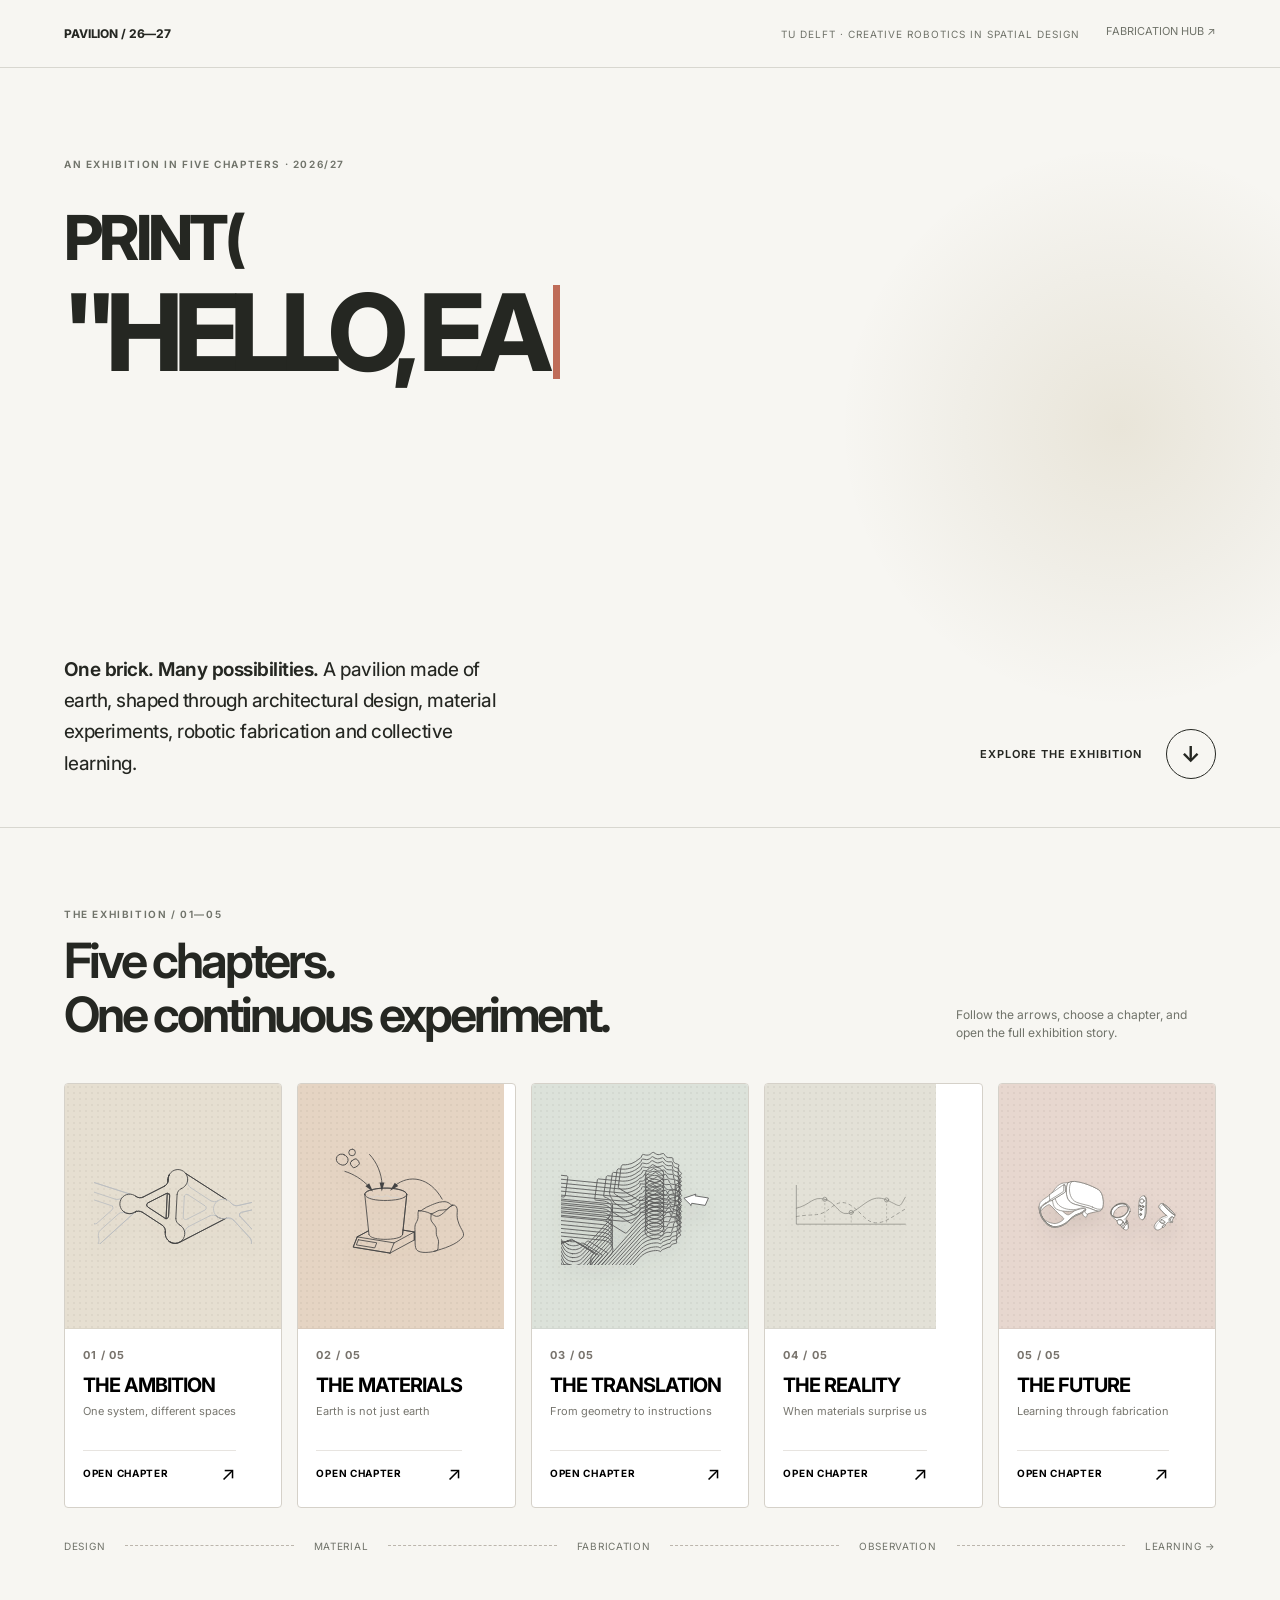
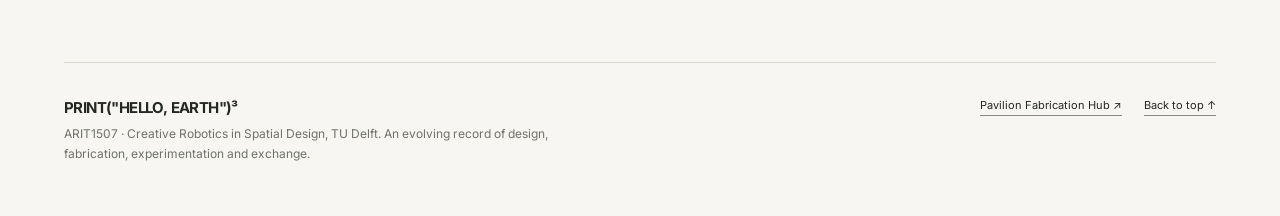
==== exhibition/index.html @ 314c004b "Launch Print Hello Earth exhibition microsite with five chapters" ====
<!doctype html>
<html lang="en">
<head>
  <meta charset="utf-8">
  <meta name="viewport" content="width=device-width,initial-scale=1">
  <meta name="theme-color" content="#f7f6f2">
  <meta name="description" content="Print('Hello, Earth')³: a reconfigurable earth pavilion exploring material, design, robotics and fabrication. An exhibition in five chapters.">
  <title>PRINT("HELLO, EARTH")³ — Exhibition</title>
  <link rel="preconnect" href="https://fonts.googleapis.com">
  <link rel="preconnect" href="https://fonts.gstatic.com" crossorigin>
  <link href="https://fonts.googleapis.com/css2?family=Inter:wght@400;450;500;550;600;650;700;750;800&display=swap" rel="stylesheet">
  <style>
    :root{color-scheme:light;--ink:#252722;--muted:#70736a;--paper:#f7f6f2;--line:#d8d7d0;--sand:#e3d4bc;--red:#bf6c58}
    *,*::before,*::after{box-sizing:border-box}
    html{scroll-behavior:smooth}
    body{margin:0;background:var(--paper);color:var(--ink);font-family:Inter,Arial,sans-serif;-webkit-font-smoothing:antialiased}
    button,a{font:inherit}button{cursor:pointer}a{color:inherit}
    button:focus-visible,a:focus-visible{outline:2px solid #bb6c58;outline-offset:5px}
    ::selection{background:#ddd0bb}
    .site-header{height:68px;border-bottom:1px solid var(--line);display:flex;align-items:center;justify-content:space-between;padding:0 clamp(20px,5vw,78px);gap:15px}
    .identity{text-decoration:none;font-size:12px;letter-spacing:-.01em;font-weight:750}
    .header-right{display:flex;align-items:center;gap:26px}
    .header-right a{font-size:11px;color:var(--muted);text-decoration:none;border-bottom:1px solid transparent;padding-bottom:4px}
    .header-right a:hover{border-color:var(--muted)}
    .edition{font-size:10px;letter-spacing:.1em;color:var(--muted)}
    .hero{position:relative;min-height:min(760px,calc(100svh - 68px));padding:clamp(44px,7vw,105px) clamp(20px,5vw,78px) 48px;display:flex;flex-direction:column;justify-content:space-between;overflow:hidden;border-bottom:1px solid var(--line)}
    .hero::before{content:"";position:absolute;right:-9%;top:11%;width:43vw;height:43vw;max-width:650px;max-height:650px;border-radius:50%;background:radial-gradient(circle at 50% 50%,#e9e5d9 0,#f0eee7 40%,transparent 72%);pointer-events:none}
    .eyebrow,.mono{font-size:10px;font-weight:650;letter-spacing:.16em;text-transform:uppercase;color:var(--muted)}
    .hero-title{position:relative;z-index:1;margin:38px 0 14px;font-weight:750;letter-spacing:-.09em;line-height:.97;font-size:clamp(56px,8.35vw,143px);max-width:1350px}
    .hero-title .code-intro{display:block;font-size:.58em;letter-spacing:-.065em;margin-bottom:.22em}
    .hero-title .typed-wrapper{display:block;min-height:1.12em;white-space:nowrap}
    #typeText{display:inline-block}
    .caret{display:inline-block;width:.06em;height:.88em;vertical-align:-.07em;background:var(--red);margin-left:.09em;animation:blink .8s steps(2) infinite}
    .hero.is-typed .caret{animation:none;opacity:0}
    .hero-title .sup{font-size:.35em;vertical-align:top;margin-left:.1em;letter-spacing:0}
    .halftone-ghost{position:absolute;left:0;top:0;z-index:-1;color:#b2a18d;background-image:radial-gradient(#807769 1px,transparent 1.25px);background-size:4px 4px;-webkit-background-clip:text;background-clip:text;-webkit-text-fill-color:transparent;opacity:0;filter:blur(1px);pointer-events:none}
    .hero.is-typed .halftone-ghost{animation:halftone 1.65s ease-out forwards}
    @keyframes blink{50%{opacity:0}}
    @keyframes halftone{0%{opacity:.75;transform:translate(4px,0) scale(1.012);filter:blur(2px)}100%{opacity:0;transform:translate(0,0);filter:blur(0)}}
    .hero-foot{position:relative;z-index:1;display:flex;align-items:end;justify-content:space-between;gap:24px;margin-top:55px}
    .hero-description{max-width:450px;font-size:clamp(15px,1.5vw,19px);line-height:1.65;letter-spacing:-.027em;font-weight:450}
    .hero-description strong{font-weight:650}
    .scroll-link{display:flex;align-items:center;gap:24px;text-decoration:none;font-size:11px;font-weight:650;white-space:nowrap;text-transform:uppercase;letter-spacing:.09em}
    .round-arrow{width:50px;height:50px;border-radius:50%;border:1px solid var(--ink);display:grid;place-items:center;font-size:22px;transition:transform .25s,background .25s}
    .scroll-link:hover .round-arrow{transform:translateY(5px);background:#e4dfd5}
    .chapters{padding:80px clamp(20px,5vw,78px) 105px;max-width:1820px;margin:0 auto}
    .section-top{display:flex;justify-content:space-between;align-items:end;gap:25px;margin-bottom:40px}
    .section-top h2{margin:14px 0 0;font-size:clamp(27px,3.8vw,52px);font-weight:650;letter-spacing:-.065em;line-height:1.12}
    .section-note{max-width:260px;font-size:12px;color:var(--muted);line-height:1.55;margin:0}
    .chapter-grid{display:grid;grid-template-columns:repeat(5,minmax(0,1fr));gap:clamp(10px,1.2vw,22px)}
    .chapter-tile{position:relative;min-width:0;padding:0;text-align:left;border:1px solid #d5d1c9;border-radius:4px;background:#fff;overflow:hidden;transition:transform .27s,box-shadow .27s,border-color .27s;min-height:425px;display:flex;flex-direction:column}
    .chapter-tile:hover{transform:translateY(-9px);box-shadow:0 14px 40px #28282016;border-color:#99958d}
    .chapter-tile:active{transform:translateY(-3px)}
    .chapter-image{background:var(--tile);height:245px;position:relative;display:flex;justify-content:center;align-items:center;overflow:hidden;border-bottom:1px solid #0000000c}
    .chapter-image::before{content:"";position:absolute;inset:0;background-image:radial-gradient(#3d3b3320 .7px,transparent 1px);background-size:6px 6px;opacity:.45}
    .chapter-image img{position:relative;z-index:1;width:73%;height:77%;object-fit:contain;transition:transform .45s;filter:drop-shadow(0 12px 9px #3b302617)}
    .chapter-tile:hover .chapter-image img{transform:scale(1.065) rotate(-2deg)}
    .chapter-body{padding:19px 18px 24px;display:flex;flex:1;flex-direction:column}
    .chapter-num{font-size:11px;color:#78736c;letter-spacing:.08em;font-weight:700}
    .chapter-title{margin:12px 0 6px;font-size:clamp(17px,1.55vw,23px);letter-spacing:-.05em;font-weight:700;line-height:1.15}
    .chapter-subtitle{font-size:11px;line-height:1.5;color:#77766f;margin:0 0 16px}
    .chapter-open{margin-top:auto;display:flex;justify-content:space-between;align-items:center;border-top:1px solid #e7e4e0;padding-top:13px;font-size:10px;letter-spacing:.07em;font-weight:700;text-transform:uppercase}
    .chapter-open span:last-child{font-size:19px;line-height:1;font-weight:400;transition:transform .2s}
    .chapter-tile:hover .chapter-open span:last-child{transform:translate(4px,-3px)}
    .path-note{padding-top:32px;display:flex;justify-content:space-between;gap:20px;align-items:center;color:var(--muted);font-size:10px;letter-spacing:.07em}
    .path-line{flex:1;border-top:1px dashed #bcb6ad;min-width:25px}
    .bottom-band{margin:5px clamp(20px,5vw,78px) 0;border-top:1px solid var(--line);padding:35px 0 52px;display:flex;justify-content:space-between;gap:30px;align-items:start}
    .bottom-band strong{display:block;font-size:15px;letter-spacing:-.04em;margin-bottom:7px}
    .bottom-band p{max-width:520px;margin:0;color:var(--muted);font-size:12px;line-height:1.65}
    .bottom-links{display:flex;gap:22px;flex-wrap:wrap;font-size:11px}
    .bottom-links a{text-decoration:none;border-bottom:1px solid #888;padding-bottom:3px}
    dialog{width:min(1120px,calc(100% - 40px));max-width:none;max-height:calc(100svh - 40px);border:1px solid #cac6be;border-radius:5px;padding:0;background:#f9f8f5;color:var(--ink);box-shadow:0 30px 90px #0003;overscroll-behavior:contain}
    dialog::backdrop{background:#20201db4;backdrop-filter:blur(7px)}
    dialog[open]{animation:pop .25s ease-out}
    @keyframes pop{from{opacity:0;transform:translateY(16px) scale(.99)}to{opacity:1;transform:translateY(0) scale(1)}}
    .dialog-header{height:55px;border-bottom:1px solid #d9d7d0;display:flex;align-items:center;justify-content:space-between;padding:0 24px;position:sticky;top:0;z-index:10;background:#f9f8f5}
    .dialog-header .section-counter{font-size:11px;font-weight:750;letter-spacing:.1em}
    .dialog-header .chapter-direction{font-size:10px;color:var(--muted);letter-spacing:.1em}
    .dialog-close{border:1px solid #b7b4ae;background:none;width:31px;height:31px;border-radius:50%;font-size:18px;line-height:1}
    .dialog-main{display:grid;grid-template-columns:minmax(260px,39%) minmax(0,1fr);min-height:580px}
    .tarot{background:var(--accent);padding:36px 24px 26px;display:flex;flex-direction:column;min-height:620px;border-right:1px solid #d7d5d0;position:relative}
    .tarot::after{content:"";position:absolute;pointer-events:none;inset:13px;border:1px solid #50433538}
    .tarot-tag{font-size:10px;letter-spacing:.16em;text-transform:uppercase;font-weight:700;z-index:1}
    .tarot-art{flex:1;min-height:245px;display:grid;place-items:center;padding:30px 5px}
    .tarot-art img{width:min(94%,340px);max-height:360px;object-fit:contain;filter:drop-shadow(0 18px 12px #29201322)}
    .tarot-number{font-size:clamp(82px,13vw,168px);line-height:.8;font-weight:750;letter-spacing:-.105em;opacity:.8;z-index:1}
    .tarot-footer{font-size:10px;letter-spacing:.11em;font-weight:750;margin-top:24px;z-index:1}
    .dialog-text{padding:clamp(28px,4vw,53px);min-width:0}
    .dialog-text .label{font-size:10px;letter-spacing:.13em;font-weight:750;color:var(--muted)}
    .dialog-text h3{font-size:clamp(33px,4.2vw,62px);line-height:1.05;letter-spacing:-.065em;font-weight:700;margin:13px 0 14px}
    .dialog-text .lead{font-size:clamp(17px,1.8vw,22px);letter-spacing:-.04em;line-height:1.35;font-weight:550;margin:0 0 31px}
    .gallery{display:grid;grid-template-columns:1fr 1fr;gap:10px;margin-bottom:32px}
    .gallery-item{min-width:0;background:#e9e8e2;border:1px solid #dad8d0;display:flex;align-items:center;justify-content:center;flex-direction:column;padding:15px 10px 12px;aspect-ratio:1.32}
    .gallery-item img{width:100%;height:78%;object-fit:contain}
    .gallery-item span{display:block;align-self:flex-start;margin-top:auto;padding:8px 2px 0;color:#66645d;font-size:9px;letter-spacing:.08em;text-transform:uppercase}
    .copy{font-size:13.5px;line-height:1.87;color:#53534e}
    .copy p{margin:0 0 17px}
    .callout{border-top:1px solid #ccc9c2;border-bottom:1px solid #ccc9c2;margin:28px 0 22px;padding:16px 0;font-size:15px;line-height:1.48;font-weight:550;letter-spacing:-.03em}
    .dialog-nav{margin-top:28px;padding-top:20px;border-top:1px solid var(--line);display:flex;justify-content:space-between;align-items:center;gap:10px}
    .nav-button{border:0;background:transparent;color:var(--ink);padding:7px 0;font-size:11px;font-weight:700;letter-spacing:.02em}
    .nav-button:disabled{opacity:.23;cursor:default}
    .dialog-nav .current{font-size:10px;color:var(--muted)}
    @media(max-width:1080px){
      .chapter-grid{grid-template-columns:repeat(3,minmax(0,1fr))}
      .chapter-image{height:225px}.chapter-tile{min-height:390px}
      .hero-title{font-size:clamp(60px,8.3vw,125px)}
    }
    @media(max-width:700px){
      .site-header{height:60px}.edition{display:none}.header-right{gap:15px}
      .hero{min-height:650px;padding-top:64px}
      .hero-title{margin-top:38px;font-size:clamp(44px,10.3vw,79px);line-height:1.06}
      .hero-title .typed-wrapper{white-space:normal;overflow-wrap:anywhere}
      .hero-foot{align-items:start;flex-direction:column;gap:25px;margin-top:35px}
      .hero-description{font-size:16px}
      .chapters{padding-top:70px;padding-bottom:65px}
      .section-top{align-items:start;flex-direction:column;gap:10px}
      .chapter-grid{grid-template-columns:repeat(2,minmax(0,1fr));gap:11px}
      .chapter-tile{min-height:310px}
      .chapter-image{height:170px}
      .chapter-body{padding:13px 13px 16px}
      .chapter-title{font-size:17px}
      .chapter-subtitle{font-size:10px}
      .bottom-band{flex-direction:column}
      dialog{width:calc(100% - 16px);max-height:calc(100svh - 16px)}
      .dialog-main{display:block}
      .dialog-header{padding:0 15px}
      .tarot{min-height:440px;height:55svh;max-height:540px;border-right:0;border-bottom:1px solid #d6d2cb;padding:26px 24px 18px}
      .tarot-art{min-height:150px;padding:10px}.tarot-art img{max-height:260px}
      .tarot-number{font-size:100px}
      .dialog-text{padding:28px 22px}
    }
    @media(max-width:370px){.chapter-grid{grid-template-columns:1fr}.chapter-tile{min-height:355px}.chapter-image{height:220px}}
    @media(prefers-reduced-motion:reduce){*,*::before,*::after{animation-duration:.001ms!important;scroll-behavior:auto!important;transition-duration:.001ms!important}}
  </style>
</head>
<body>
  <header class="site-header">
    <a class="identity" href="../" aria-label="Pavilion Fabrication Hub home">PAVILION / 26—27</a>
    <div class="header-right"><span class="edition">TU DELFT · CREATIVE ROBOTICS IN SPATIAL DESIGN</span><a href="../">FABRICATION HUB ↗</a></div>
  </header>
  <main>
    <section class="hero" id="top" aria-labelledby="main-title">
      <div>
        <div class="eyebrow">An exhibition in five chapters <span aria-hidden="true">·</span> 2026/27</div>
        <h1 class="hero-title" id="main-title">
          <span class="code-intro">PRINT(</span>
          <span class="typed-wrapper"><span class="halftone-ghost" aria-hidden="true">"HELLO, EARTH")³</span><span id="typeText" aria-label="Hello, Earth">"HELLO, EARTH")³</span><span class="caret" aria-hidden="true"></span></span>
        </h1>
      </div>
      <div class="hero-foot">
        <div class="hero-description"><strong>One brick. Many possibilities.</strong> A pavilion made of earth, shaped through architectural design, material experiments, robotic fabrication and collective learning.</div>
        <a class="scroll-link" href="#chapters">Explore the exhibition <span class="round-arrow" aria-hidden="true">↓</span></a>
      </div>
    </section>
    <section class="chapters" id="chapters" aria-labelledby="chapter-heading">
      <div class="section-top">
        <div><div class="eyebrow">The exhibition / 01—05</div><h2 id="chapter-heading">Five chapters.<br>One continuous experiment.</h2></div>
        <p class="section-note">Follow the arrows, choose a chapter, and open the full exhibition story.</p>
      </div>
      <div class="chapter-grid" id="chapterGrid">
        <button class="chapter-tile" type="button" data-chapter="0" style="--tile:#e6dfd1" aria-label="Open chapter 1: The Ambition">
          <span class="chapter-image"><img src="../assets/workflow/spatial.svg" alt="Diagram of the pavilion building component"></span>
          <span class="chapter-body"><span class="chapter-num">01 / 05</span><span class="chapter-title">THE AMBITION</span><span class="chapter-subtitle">One system, different spaces</span><span class="chapter-open"><span>Open chapter</span><span>↗</span></span></span>
        </button>
        <button class="chapter-tile" type="button" data-chapter="1" style="--tile:#e5d4c3" aria-label="Open chapter 2: The Materials">
          <span class="chapter-image"><img src="../assets/workflow/material.svg" alt="Illustration of earth and material mixtures"></span>
          <span class="chapter-body"><span class="chapter-num">02 / 05</span><span class="chapter-title">THE MATERIALS</span><span class="chapter-subtitle">Earth is not just earth</span><span class="chapter-open"><span>Open chapter</span><span>↗</span></span></span>
        </button>
        <button class="chapter-tile" type="button" data-chapter="2" style="--tile:#dce2da" aria-label="Open chapter 3: The Translation">
          <span class="chapter-image"><img src="../assets/workflow/gcode.svg" alt="Robotic fabrication toolpath illustration"></span>
          <span class="chapter-body"><span class="chapter-num">03 / 05</span><span class="chapter-title">THE TRANSLATION</span><span class="chapter-subtitle">From geometry to instructions</span><span class="chapter-open"><span>Open chapter</span><span>↗</span></span></span>
        </button>
        <button class="chapter-tile" type="button" data-chapter="3" style="--tile:#e3e1d7" aria-label="Open chapter 4: The Reality">
          <span class="chapter-image"><img src="../assets/workflow/environment.svg" alt="Environmental monitoring illustration"></span>
          <span class="chapter-body"><span class="chapter-num">04 / 05</span><span class="chapter-title">THE REALITY</span><span class="chapter-subtitle">When materials surprise us</span><span class="chapter-open"><span>Open chapter</span><span>↗</span></span></span>
        </button>
        <button class="chapter-tile" type="button" data-chapter="4" style="--tile:#e7d7cf" aria-label="Open chapter 5: The Future">
          <span class="chapter-image"><img src="../assets/workflow/hrc.svg" alt="Human-robot collaboration illustration"></span>
          <span class="chapter-body"><span class="chapter-num">05 / 05</span><span class="chapter-title">THE FUTURE</span><span class="chapter-subtitle">Learning through fabrication</span><span class="chapter-open"><span>Open chapter</span><span>↗</span></span></span>
        </button>
      </div>
      <div class="path-note"><span>DESIGN</span><span class="path-line"></span><span>MATERIAL</span><span class="path-line"></span><span>FABRICATION</span><span class="path-line"></span><span>OBSERVATION</span><span class="path-line"></span><span>LEARNING →</span></div>
    </section>
  </main>
  <footer class="bottom-band">
    <div><strong>PRINT("HELLO, EARTH")³</strong><p>ARIT1507 · Creative Robotics in Spatial Design, TU Delft. An evolving record of design, fabrication, experimentation and exchange.</p></div>
    <div class="bottom-links"><a href="../">Pavilion Fabrication Hub ↗</a><a href="#top">Back to top ↑</a></div>
  </footer>
  <dialog id="chapterDialog" aria-label="Exhibition chapter details">
    <div class="dialog-header"><span class="section-counter" id="dialogCounter">01 / 05</span><span class="chapter-direction">EXHIBITION ARCHIVE</span><button class="dialog-close" id="closeDialog" aria-label="Close chapter" type="button">×</button></div>
    <div class="dialog-main">
      <div class="tarot" id="tarot">
        <span class="tarot-tag">PRINT("HELLO, EARTH")³</span>
        <div class="tarot-art"><img id="tarotImage" src="" alt=""></div>
        <div class="tarot-number" id="tarotNumber">01</div>
        <div class="tarot-footer" id="tarotFooter">THE AMBITION</div>
      </div>
      <div class="dialog-text">
        <div class="label" id="dialogLabel">CHAPTER 01</div>
        <h3 id="dialogTitle">THE AMBITION</h3>
        <p class="lead" id="dialogLead"></p>
        <div class="gallery" id="dialogGallery"></div>
        <div class="copy" id="dialogCopy"></div>
        <div class="callout" id="dialogQuote"></div>
        <nav class="dialog-nav" aria-label="Navigate chapters">
          <button class="nav-button" id="prevChapter" type="button">← PREVIOUS</button>
          <span class="current" id="chapterCount">01 / 05</span>
          <button class="nav-button" id="nextChapter" type="button">NEXT →</button>
        </nav>
      </div>
    </div>
  </dialog>
  <script>
  (function(){
    "use strict";
    var pictures="../assets/workflow/";
    var data=[
      {
        title:"THE AMBITION",lead:"How can one brick become a pavilion that adapts to different spaces?",color:"#e6dfd1",image:"spatial.svg",
        gallery:[["decor/printed-module.webp","The component"],["assembly.svg","Assembly logic"]],
        paragraphs:[
          "Instead of designing one fixed pavilion for one predetermined exhibition site, we developed a reconfigurable building system. Its form can change according to the available space and the number of components.",
          "Our starting point was not a complete wall, but a single earthen brick. A cube first gave way to rounded cylinders because sharp turns were difficult for the printing nozzle. Connecting these cylinders formed a wall; adding a third support created a triangular arrangement that improved lateral stability.",
          "The three cylinders are the principal load-bearing parts. Connecting walls create continuity while leaving room for material-efficient openings. These openings become larger towards the top of the wall, reducing weight where less mass is needed.",
          "The geometry is not the result of one isolated formal idea. It emerged by negotiating structural logic, compression, material use and the realities of robotic printing."
        ],quote:"ONE COMPONENT → MANY CONFIGURATIONS"
      },
      {
        title:"THE MATERIALS",lead:"Earth is familiar. Making it printable is another story.",color:"#e5d4c3",image:"material.svg",
        gallery:[["decor/rammed-block.webp","Compacted earth"],["decor/printed-module.webp","Printed earth"]],
        paragraphs:[
          "A printable earth mixture must be fluid enough to pass through a nozzle, but stable enough to carry the next layer. Too much clay can increase water demand and shrinkage; too little may not bind the sand adequately.",
          "The material team began with small pancake tests, then larger cake samples, comparing clay and sand ratios and exploring fibres such as sawdust, cellulose and bamboo. Testing in the actual machine revealed problems that bench tests alone could not show, including blocked nozzles and poor extrusion.",
          "Chamotte was introduced to improve extrusion, contributing to a workable mixture of clay, sand, chamotte and sawdust. Material development and machine behaviour proved inseparable.",
          "Rammed-earth components required almost the opposite approach: a relatively dry mixture compacted into a mould. These heavier blocks form the base, while lighter printed components are placed above."
        ],quote:"THE MATERIAL HAS TO WORK WITH THE MACHINE — AND VICE VERSA."
      },
      {
        title:"THE TRANSLATION",lead:"A robot cannot read an architectural drawing. It needs a language of motion.",color:"#dce2da",image:"gcode.svg",
        gallery:[["printing.svg","Robotic printing"],["decor/rammed-mould.webp","Reusable mould"]],
        paragraphs:[
          "The digital component had to be translated into precise movements: where the robot travels, where it deposits material and how it transitions between paths. Conventional slicers were a starting point, but many strategies developed for rapidly solidifying plastics do not work well for wet clay.",
          "To avoid unsupported strands and intersections where material accumulates, the team experimented with customised infill. Sharp zigzags gradually developed into smoother sinusoidal paths that printed more reliably.",
          "Material distribution was also adjusted according to the geometry. Cylinders needed denser internal support, while connecting walls could be lighter; arches required local reinforcement. Tests suggested that carefully patterned infill could outperform a solid reference under the tested conditions.",
          "Our workflow spans WASP, Comau and UR5 systems, alongside a fabrication website that records each module and its parameters. Meanwhile, rammed-earth moulds combined 3D-printed PLA corners with conventional timber panels, cutting the production effort."
        ],quote:"THE DESIGN IS NOT THE CODE. THE TOOLPATH IS THE TRANSLATION."
      },
      {
        title:"THE REALITY",lead:"The robot stops. The material keeps changing.",color:"#e3e1d7",image:"environment.svg",
        gallery:[["decor/printed-module.webp","Printed sample"],["decor/rammed-blocks.webp","Fabricated components"]],
        paragraphs:[
          "Two bricks can follow the same digital geometry and still look different once they dry. As water evaporates, earthen materials shrink; depending on their shapes, mixtures and surroundings, they can warp or crack.",
          "The team studied humidity and temperature using sensors and a custom drying enclosure with mist makers. The aim was to make drying conditions more consistent and to understand how material behaviour might be better anticipated.",
          "In the reported ongoing tests, circular samples showed no cracking, whereas rectangular samples exhibited some edge warping. These observations do not establish universal rules, but they invite us to reconsider geometry from the perspective of drying.",
          "A rounded corner can aid both robotic motion and material performance. Infill, mixture, geometry and climate no longer appear as separate questions; each has consequences for the others."
        ],quote:"FABRICATION DOES NOT END WHEN PRINTING ENDS."
      },
      {
        title:"THE FUTURE",lead:"What if each experiment could inform the next one?",color:"#e7d7cf",image:"hrc.svg",
        gallery:[["computational.svg","Data and feedback"],["assembly.svg","Adaptive assembly"]],
        paragraphs:[
          "Making dozens of components produces more than a wall. It produces records: material compositions, printing settings, production time, test observations and failures. These data can become a shared resource rather than isolated trials.",
          "We are exploring machine-learning workflows for prediction, optimisation and iterative suggestions. A model might estimate strength from existing test data, suggest parameters for a target performance, and point researchers towards experiments that would close important knowledge gaps.",
          "Reconfigurability also creates questions about assembly. We are investigating how human-robot interaction, augmented reality and computer vision could help preview alternate wall configurations before physically lifting heavy earthen blocks.",
          "The longer-term ambition is a connected cycle: design, experiment, fabricate, observe and use the results to improve the next iteration."
        ],quote:"A PAVILION AS A SYSTEM THAT CAN LEARN."
      }
    ];
    var dialog=document.getElementById("chapterDialog"), current=0, lastTrigger=null;
    function make(tag,cls,text){var el=document.createElement(tag);if(cls)el.className=cls;if(text!==undefined)el.textContent=text;return el}
    function galleryItem(source,caption){
      var fig=make("figure","gallery-item"),im=document.createElement("img");
      im.src=pictures+source;im.alt=caption;im.loading="lazy";
      fig.append(im,make("span",null,caption));return fig
    }
    function render(i){
      current=Math.max(0,Math.min(data.length-1,i));var chapter=data[current],id=String(current+1).padStart(2,"0");
      document.getElementById("dialogCounter").textContent=id+" / 05";
      document.getElementById("chapterCount").textContent=id+" / 05";
      document.getElementById("dialogLabel").textContent="CHAPTER "+id+" / FIVE";
      document.getElementById("dialogTitle").textContent=chapter.title;
      document.getElementById("dialogLead").textContent=chapter.lead;
      document.getElementById("tarotNumber").textContent=id;
      document.getElementById("tarotFooter").textContent=chapter.title;
      document.getElementById("tarot").style.setProperty("--accent",chapter.color);
      var art=document.getElementById("tarotImage");art.src=pictures+chapter.image;art.alt=chapter.title+" visual";
      var gal=document.getElementById("dialogGallery");gal.replaceChildren();
      chapter.gallery.forEach(function(entry){gal.appendChild(galleryItem(entry[0],entry[1]))});
      var body=document.getElementById("dialogCopy");body.replaceChildren();
      chapter.paragraphs.forEach(function(p){body.appendChild(make("p",null,p))});
      document.getElementById("dialogQuote").textContent=chapter.quote;
      document.getElementById("prevChapter").disabled=current===0;
      document.getElementById("nextChapter").disabled=current===data.length-1;
      dialog.scrollTop=0;
      window.history.replaceState(null,"","#chapter-"+id);
    }
    function openChapter(i){
      lastTrigger=document.activeElement;
      render(i);
      if(!dialog.open)dialog.showModal();
      document.getElementById("closeDialog").focus();
    }
    document.querySelectorAll("[data-chapter]").forEach(function(el){
      el.addEventListener("click",function(){openChapter(Number(el.dataset.chapter))});
    });
    document.getElementById("closeDialog").addEventListener("click",function(){dialog.close()});
    document.getElementById("prevChapter").addEventListener("click",function(){if(current>0)render(current-1)});
    document.getElementById("nextChapter").addEventListener("click",function(){if(current<data.length-1)render(current+1)});
    dialog.addEventListener("click",function(e){if(e.target===dialog)dialog.close()});
    dialog.addEventListener("close",function(){
      if(window.location.hash.startsWith("#chapter-"))window.history.replaceState(null,"",window.location.pathname+window.location.search);
      if(lastTrigger&&lastTrigger.focus)lastTrigger.focus()
    });
    document.addEventListener("keydown",function(e){
      if(!dialog.open)return;
      if(e.key==="ArrowRight"&&current<4){render(current+1)}
      if(e.key==="ArrowLeft"&&current>0){render(current-1)}
    });
    var match=location.hash.match(/^#chapter-0?([1-5])$/);
    if(match)openChapter(Number(match[1])-1);
    var title=document.getElementById("typeText");
    var message='"HELLO, EARTH")³';
    if(window.matchMedia("(prefers-reduced-motion: reduce)").matches){
      title.textContent=message;document.querySelector(".hero").classList.add("is-typed");
    }else{
      title.textContent="";
      var count=0;
      function type(){title.textContent=message.slice(0,++count);if(count<message.length){setTimeout(type,count<2?380:85)}else{document.querySelector(".hero").classList.add("is-typed")}}
      setTimeout(type,390);
    }
  })();
  </script>
</body>
</html>
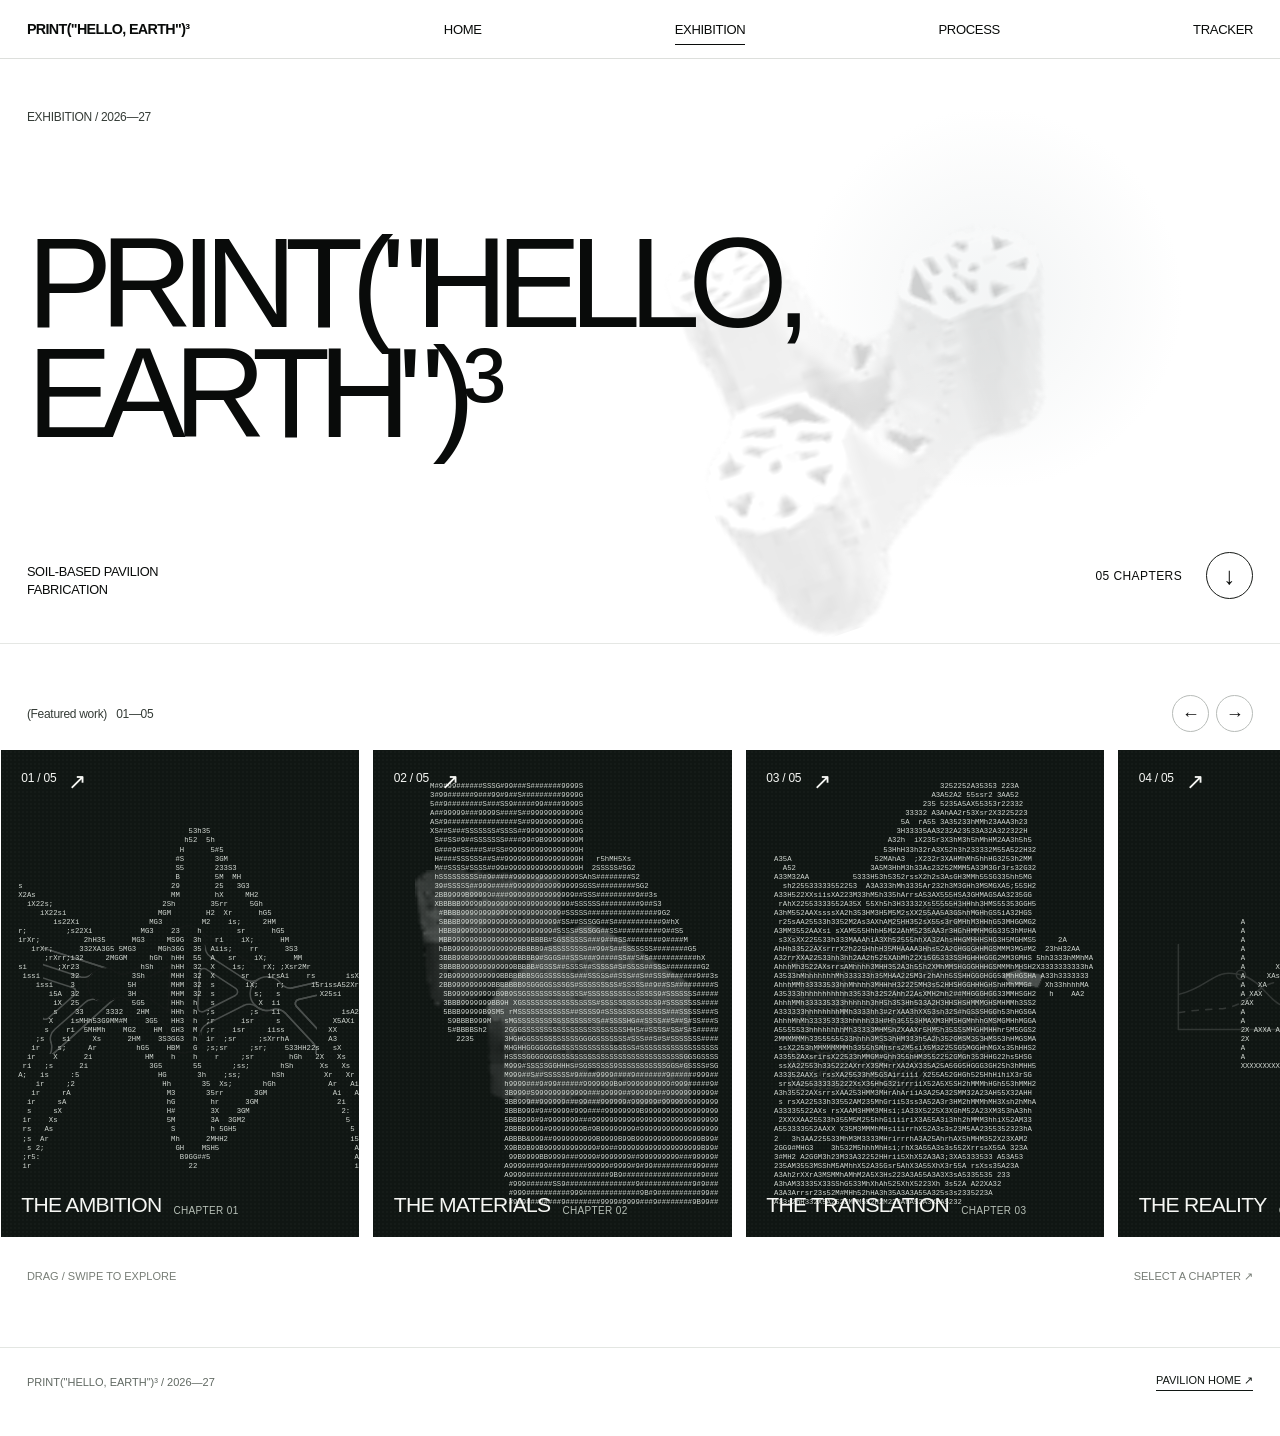
==== commit 9fb138e8: "Redesign exhibition front as high-contrast horizontal ASCII chapter gallery" ====
--- a/exhibition/index.html
+++ b/exhibition/index.html
@@ -132,60 +132,69 @@
     @media(max-width:370px){.chapter-grid{grid-template-columns:1fr}.chapter-tile{min-height:355px}.chapter-image{height:220px}}
     @media(prefers-reduced-motion:reduce){*,*::before,*::after{animation-duration:.001ms!important;scroll-behavior:auto!important;transition-duration:.001ms!important}}
   </style>
+  <link rel="stylesheet" href="../assets/editorial-landing.css?v=20261025-launch-v1">
 </head>
-<body>
-  <header class="site-header">
-    <a class="identity" href="../" aria-label="Pavilion Fabrication Hub home">PAVILION / 26—27</a>
-    <div class="header-right"><span class="edition">TU DELFT · CREATIVE ROBOTICS IN SPATIAL DESIGN</span><a href="../">FABRICATION HUB ↗</a></div>
-  </header>
+<body class="ed-chapter-screen ed-stage">
+  <div class="ed-topbar" role="navigation" aria-label="Main site navigation">
+    <a class="ed-logotype" href="../" aria-label="Back to pavilion home">PRINT("HELLO, EARTH")³</a>
+    <nav class="ed-global-nav" aria-label="Sections">
+      <a href="../">HOME</a>
+      <a href="./" aria-current="page">EXHIBITION</a>
+      <a href="../#workflow">PROCESS</a>
+      <a href="../#tracker">TRACKER</a>
+    </nav>
+  </div>
   <main>
-    <section class="hero" id="top" aria-labelledby="main-title">
-      <div>
-        <div class="eyebrow">An exhibition in five chapters <span aria-hidden="true">·</span> 2026/27</div>
-        <h1 class="hero-title" id="main-title">
-          <span class="code-intro">PRINT(</span>
-          <span class="typed-wrapper"><span class="halftone-ghost" aria-hidden="true">"HELLO, EARTH")³</span><span id="typeText" aria-label="Hello, Earth">"HELLO, EARTH")³</span><span class="caret" aria-hidden="true"></span></span>
-        </h1>
+    <section class="ed-intro ed-chapter-intro" id="top" aria-labelledby="main-title">
+      <span class="ed-eyebrow">EXHIBITION / 2026—27</span>
+      <h1 class="ed-big-title" id="main-title"><span>PRINT("HELLO,</span><span><span id="typeText">EARTH")³</span></span></h1>
+      <img class="ed-intro-art" src="../assets/workflow/decor/printed-module.webp" alt="" aria-hidden="true">
+      <div class="ed-intro-bottom"><p class="ed-smallcopy">SOIL-BASED PAVILION<br>FABRICATION</p><a class="ed-scroll-cue" href="#chapters">05 CHAPTERS <span class="ed-cue-arrow" aria-hidden="true">↓</span></a></div>
+    </section>
+    <section class="ed-collection ed-chapter-rail" id="chapters" aria-label="Exhibition chapters">
+      <div class="ed-collection-heading">
+        <p class="ed-eyebrow">(Featured work) &nbsp; 01—05</p>
+        <div class="ed-rail-controls" aria-label="Scroll between exhibition chapters">
+          <button class="ed-rail-arrow" type="button" data-rail-target="chapterRail" data-rail-dir="prev" aria-label="Previous chapters">←</button>
+          <button class="ed-rail-arrow" type="button" data-rail-target="chapterRail" data-rail-dir="next" aria-label="Next chapters">→</button>
+        </div>
       </div>
-      <div class="hero-foot">
-        <div class="hero-description"><strong>One brick. Many possibilities.</strong> A pavilion made of earth, shaped through architectural design, material experiments, robotic fabrication and collective learning.</div>
-        <a class="scroll-link" href="#chapters">Explore the exhibition <span class="round-arrow" aria-hidden="true">↓</span></a>
+      <div class="ed-rail" id="chapterRail" tabindex="0" aria-label="Horizontal gallery, drag or swipe to view all five chapters">
+        <button class="ed-card" type="button" data-chapter="0" aria-label="Open chapter 1, The Ambition">
+          <span class="ed-card-top"><span class="ed-card-number">01 / 05</span><span class="ed-card-arrow">↗</span></span>
+          <span class="ed-media"><img src="../assets/workflow/spatial.svg" alt="" loading="lazy"></span>
+          <span class="ed-ascii" data-ascii-src="../assets/workflow/spatial.svg"></span>
+          <span class="ed-card-foot"><span class="ed-card-name">THE AMBITION</span><span class="ed-card-category">CHAPTER 01</span></span>
+        </button>
+        <button class="ed-card" type="button" data-chapter="1" aria-label="Open chapter 2, The Materials">
+          <span class="ed-card-top"><span class="ed-card-number">02 / 05</span><span class="ed-card-arrow">↗</span></span>
+          <span class="ed-media"><img src="../assets/workflow/decor/rammed-blocks.webp" alt="" loading="lazy"></span>
+          <span class="ed-ascii" data-ascii-src="../assets/workflow/decor/rammed-blocks.webp"></span>
+          <span class="ed-card-foot"><span class="ed-card-name">THE MATERIALS</span><span class="ed-card-category">CHAPTER 02</span></span>
+        </button>
+        <button class="ed-card" type="button" data-chapter="2" aria-label="Open chapter 3, The Translation">
+          <span class="ed-card-top"><span class="ed-card-number">03 / 05</span><span class="ed-card-arrow">↗</span></span>
+          <span class="ed-media"><img src="../assets/workflow/gcode.svg" alt="" loading="lazy"></span>
+          <span class="ed-ascii" data-ascii-src="../assets/workflow/gcode.svg"></span>
+          <span class="ed-card-foot"><span class="ed-card-name">THE TRANSLATION</span><span class="ed-card-category">CHAPTER 03</span></span>
+        </button>
+        <button class="ed-card" type="button" data-chapter="3" aria-label="Open chapter 4, The Reality">
+          <span class="ed-card-top"><span class="ed-card-number">04 / 05</span><span class="ed-card-arrow">↗</span></span>
+          <span class="ed-media"><img src="../assets/workflow/environment.svg" alt="" loading="lazy"></span>
+          <span class="ed-ascii" data-ascii-src="../assets/workflow/environment.svg"></span>
+          <span class="ed-card-foot"><span class="ed-card-name">THE REALITY</span><span class="ed-card-category">CHAPTER 04</span></span>
+        </button>
+        <button class="ed-card" type="button" data-chapter="4" aria-label="Open chapter 5, The Future">
+          <span class="ed-card-top"><span class="ed-card-number">05 / 05</span><span class="ed-card-arrow">↗</span></span>
+          <span class="ed-media"><img src="../assets/workflow/hrc.svg" alt="" loading="lazy"></span>
+          <span class="ed-ascii" data-ascii-src="../assets/workflow/hrc.svg"></span>
+          <span class="ed-card-foot"><span class="ed-card-name">THE FUTURE</span><span class="ed-card-category">CHAPTER 05</span></span>
+        </button>
       </div>
+      <div class="ed-strip-foot"><span>DRAG / SWIPE TO EXPLORE</span><span>SELECT A CHAPTER ↗</span></div>
     </section>
-    <section class="chapters" id="chapters" aria-labelledby="chapter-heading">
-      <div class="section-top">
-        <div><div class="eyebrow">The exhibition / 01—05</div><h2 id="chapter-heading">Five chapters.<br>One continuous experiment.</h2></div>
-        <p class="section-note">Follow the arrows, choose a chapter, and open the full exhibition story.</p>
-      </div>
-      <div class="chapter-grid" id="chapterGrid">
-        <button class="chapter-tile" type="button" data-chapter="0" style="--tile:#e6dfd1" aria-label="Open chapter 1: The Ambition">
-          <span class="chapter-image"><img src="../assets/workflow/spatial.svg" alt="Diagram of the pavilion building component"></span>
-          <span class="chapter-body"><span class="chapter-num">01 / 05</span><span class="chapter-title">THE AMBITION</span><span class="chapter-subtitle">One system, different spaces</span><span class="chapter-open"><span>Open chapter</span><span>↗</span></span></span>
-        </button>
-        <button class="chapter-tile" type="button" data-chapter="1" style="--tile:#e5d4c3" aria-label="Open chapter 2: The Materials">
-          <span class="chapter-image"><img src="../assets/workflow/material.svg" alt="Illustration of earth and material mixtures"></span>
-          <span class="chapter-body"><span class="chapter-num">02 / 05</span><span class="chapter-title">THE MATERIALS</span><span class="chapter-subtitle">Earth is not just earth</span><span class="chapter-open"><span>Open chapter</span><span>↗</span></span></span>
-        </button>
-        <button class="chapter-tile" type="button" data-chapter="2" style="--tile:#dce2da" aria-label="Open chapter 3: The Translation">
-          <span class="chapter-image"><img src="../assets/workflow/gcode.svg" alt="Robotic fabrication toolpath illustration"></span>
-          <span class="chapter-body"><span class="chapter-num">03 / 05</span><span class="chapter-title">THE TRANSLATION</span><span class="chapter-subtitle">From geometry to instructions</span><span class="chapter-open"><span>Open chapter</span><span>↗</span></span></span>
-        </button>
-        <button class="chapter-tile" type="button" data-chapter="3" style="--tile:#e3e1d7" aria-label="Open chapter 4: The Reality">
-          <span class="chapter-image"><img src="../assets/workflow/environment.svg" alt="Environmental monitoring illustration"></span>
-          <span class="chapter-body"><span class="chapter-num">04 / 05</span><span class="chapter-title">THE REALITY</span><span class="chapter-subtitle">When materials surprise us</span><span class="chapter-open"><span>Open chapter</span><span>↗</span></span></span>
-        </button>
-        <button class="chapter-tile" type="button" data-chapter="4" style="--tile:#e7d7cf" aria-label="Open chapter 5: The Future">
-          <span class="chapter-image"><img src="../assets/workflow/hrc.svg" alt="Human-robot collaboration illustration"></span>
-          <span class="chapter-body"><span class="chapter-num">05 / 05</span><span class="chapter-title">THE FUTURE</span><span class="chapter-subtitle">Learning through fabrication</span><span class="chapter-open"><span>Open chapter</span><span>↗</span></span></span>
-        </button>
-      </div>
-      <div class="path-note"><span>DESIGN</span><span class="path-line"></span><span>MATERIAL</span><span class="path-line"></span><span>FABRICATION</span><span class="path-line"></span><span>OBSERVATION</span><span class="path-line"></span><span>LEARNING →</span></div>
-    </section>
+    <footer class="ed-site-footer"><span>PRINT("HELLO, EARTH")³ / 2026—27</span><a href="../">PAVILION HOME ↗</a></footer>
   </main>
-  <footer class="bottom-band">
-    <div><strong>PRINT("HELLO, EARTH")³</strong><p>ARIT1507 · Creative Robotics in Spatial Design, TU Delft. An evolving record of design, fabrication, experimentation and exchange.</p></div>
-    <div class="bottom-links"><a href="../">Pavilion Fabrication Hub ↗</a><a href="#top">Back to top ↑</a></div>
-  </footer>
   <dialog id="chapterDialog" aria-label="Exhibition chapter details">
     <div class="dialog-header"><span class="section-counter" id="dialogCounter">01 / 05</span><span class="chapter-direction">EXHIBITION ARCHIVE</span><button class="dialog-close" id="closeDialog" aria-label="Close chapter" type="button">×</button></div>
     <div class="dialog-main">
@@ -319,16 +328,17 @@
     var match=location.hash.match(/^#chapter-0?([1-5])$/);
     if(match)openChapter(Number(match[1])-1);
     var title=document.getElementById("typeText");
-    var message='"HELLO, EARTH")³';
+    var message='EARTH")³';
     if(window.matchMedia("(prefers-reduced-motion: reduce)").matches){
-      title.textContent=message;document.querySelector(".hero").classList.add("is-typed");
+      title.textContent=message;document.querySelector(".ed-chapter-intro").classList.add("is-typed");
     }else{
       title.textContent="";
       var count=0;
-      function type(){title.textContent=message.slice(0,++count);if(count<message.length){setTimeout(type,count<2?380:85)}else{document.querySelector(".hero").classList.add("is-typed")}}
+      function type(){title.textContent=message.slice(0,++count);if(count<message.length){setTimeout(type,count<2?380:85)}else{document.querySelector(".ed-chapter-intro").classList.add("is-typed")}}
       setTimeout(type,390);
     }
   })();
   </script>
+<script src="../assets/editorial-landing.js?v=20261025-launch-v1" defer></script>
 </body>
 </html>
--- a/assets/editorial-landing.css
+++ b/assets/editorial-landing.css
@@ -0,0 +1,124 @@
+/* EDITORIAL SHELL — shared by home, exhibition, tracker and workflow */
+:root{--ed-paper:#fff;--ed-ink:#090b0a;--ed-dark:#101613;--ed-stroke:#d7dbd6;--ed-secondary:#777d77}
+.ed-topbar{height:59px;min-height:59px;display:flex;align-items:center;justify-content:space-between;gap:16px;border-bottom:1px solid #dddfdc;padding:0 clamp(18px,2.1vw,37px);background:var(--ed-paper);color:var(--ed-ink);font-family:Arial,Helvetica,sans-serif;z-index:25;position:relative}
+.ed-topbar a{color:var(--ed-ink);text-decoration:none;white-space:nowrap}
+.ed-logotype{font-size:clamp(12px,1.12vw,17px);font-weight:700;letter-spacing:-.045em;flex-shrink:0}
+.ed-global-nav{display:flex;align-items:center;justify-content:space-between;gap:clamp(16px,3.8vw,70px);width:min(66%,910px)}
+.ed-global-nav a{font-size:clamp(11px,1.02vw,14px);font-weight:400;letter-spacing:-.025em;border-bottom:1px solid transparent;padding:8px 0 7px;transition:border-color .2s}
+.ed-global-nav a:hover,.ed-global-nav a[aria-current="page"]{border-color:currentColor}
+.ed-global-nav .ed-contact{font-weight:700}
+.ed-stage{background:var(--ed-paper);color:var(--ed-ink);font-family:Arial,Helvetica,sans-serif;min-width:0}
+.ed-home-screen{display:none;min-height:0;overflow:auto;scroll-behavior:smooth;overscroll-behavior:contain}
+.app.ed-home{grid-template-rows:59px minmax(0,1fr)!important}
+.app.ed-home > header,.app.ed-home > .main,.app.ed-home > .workflowScreen,.app.ed-home > .firing-legend{display:none!important}
+.app.ed-home > .ed-home-screen{display:block!important}
+.app.ed-home,.app.workflow-active{background:#fff}
+.app.workflow-active{grid-template-rows:59px minmax(0,1fr)!important}
+.app.workflow-active > header{display:none!important}
+.app:not(.ed-home):not(.workflow-active){grid-template-rows:59px auto minmax(0,1fr)!important}
+.app:not(.ed-home):not(.workflow-active) .chapterNav{display:none!important}
+.app:not(.ed-home):not(.workflow-active) > .ed-home-screen{display:none!important}
+.app:not(.ed-home) > .ed-home-screen{display:none}
+.app.workflow-active .workflowScreen{background:#fff}
+.app.workflow-active .wp-page,.app.workflow-active .pm-page{background:#fff}
+.app:not(.ed-home) > header{border-bottom:1px solid var(--ed-stroke);background:#fff}
+.app:not(.ed-home) > header button:not(.primary),.app:not(.ed-home) > header select,.app:not(.ed-home) > header input,.app:not(.ed-home) > header .button{border-radius:2px}
+.ed-stage *{box-sizing:border-box}
+.ed-intro{position:relative;min-height:clamp(480px,69vh,780px);display:flex;flex-direction:column;justify-content:space-between;padding:clamp(26px,4vw,58px) clamp(18px,2.1vw,37px) clamp(32px,3.4vw,58px);overflow:hidden;border-bottom:1px solid #e5e7e4;isolation:isolate}
+.ed-intro::after{content:"";position:absolute;right:7%;top:7%;width:clamp(230px,31vw,540px);height:clamp(230px,31vw,540px);border-radius:50%;background:radial-gradient(ellipse at center,#dde2e366,transparent 68%);z-index:-2;pointer-events:none}
+.ed-big-title{position:relative;font-family:Arial,Helvetica,sans-serif;font-weight:500;letter-spacing:-.093em;font-size:clamp(65px,10.1vw,183px);line-height:.86;margin:0;max-width:100%;z-index:1}
+.ed-big-title>span{display:block;white-space:nowrap}
+.ed-big-title sup{font-size:.24em;letter-spacing:-.01em;vertical-align:top;position:relative;top:.25em;margin-left:.08em}
+.ed-intro-art{position:absolute;inset:auto 11% 6% auto;width:min(40vw,540px);height:70%;pointer-events:none;opacity:.16;filter:grayscale(1) contrast(1.8) blur(.15px);object-fit:contain;transform:rotate(-19deg);z-index:-1}
+.ed-intro-bottom{display:flex;justify-content:space-between;align-items:flex-end;gap:22px;z-index:1}
+.ed-smallcopy{font-size:clamp(11px,1vw,14px);line-height:1.42;max-width:260px;margin:0;letter-spacing:-.025em;font-weight:400}
+.ed-intro-micro{font-size:11px;letter-spacing:.055em;text-transform:uppercase;margin:0;color:#737874;text-align:right}
+.ed-scroll-cue{display:flex;gap:24px;align-items:center;font-size:12px;text-decoration:none;color:inherit;letter-spacing:.035em}
+.ed-scroll-cue .ed-cue-arrow{font-size:24px;line-height:1;border:1px solid #151815;border-radius:50%;display:grid;place-items:center;width:47px;height:47px;transition:transform .2s,background .2s}
+.ed-scroll-cue:hover .ed-cue-arrow{transform:translateY(4px);background:#f2f3f1}
+.ed-collection{background:#fff;padding:clamp(39px,6vw,86px) 0 clamp(36px,5vw,80px)}
+.ed-collection-heading{padding:0 clamp(18px,2.1vw,37px) 18px;display:flex;align-items:center;justify-content:space-between;gap:20px}
+.ed-eyebrow{font-size:12px;margin:0;letter-spacing:-.025em;font-weight:400;color:#343b36}
+.ed-rail-controls{display:flex;align-items:center;gap:7px}
+.ed-rail-arrow{appearance:none;border:1px solid #b8bcb9;border-radius:50%;background:#fff;color:#111;width:37px;height:37px;padding:0;display:grid;place-items:center;font-size:18px;line-height:1;transition:background .2s,border-color .2s}
+.ed-rail-arrow:hover{background:#101613;color:#fff;border-color:#101613}
+.ed-rail-arrow:disabled{opacity:.24;cursor:default}
+.ed-rail{padding:0 clamp(18px,2.1vw,37px) 14px;display:flex;gap:clamp(10px,1.1vw,20px);overflow-x:auto;scroll-snap-type:x mandatory;scrollbar-width:thin;scrollbar-color:#6d726d transparent;-webkit-overflow-scrolling:touch;overscroll-behavior-x:contain;cursor:grab;align-items:stretch}
+.ed-rail:active{cursor:grabbing}
+.ed-rail::-webkit-scrollbar{height:4px}
+.ed-rail::-webkit-scrollbar-thumb{background:#777d76}
+.ed-card{position:relative;display:flex;flex-direction:column;justify-content:space-between;isolation:isolate;text-align:left;appearance:none;flex:0 0 clamp(260px,30vw,490px);height:clamp(355px,38vw,530px);scroll-snap-align:start;border:0;background:var(--ed-dark);color:#f6f7f4;padding:clamp(14px,1.6vw,24px);font-family:Arial,Helvetica,sans-serif;text-decoration:none;cursor:pointer;overflow:hidden;transition:background .25s;user-select:none;-webkit-user-drag:none}
+.ed-card:hover,.ed-card:focus-visible{background:#263129;outline-offset:3px}
+.ed-card:focus-visible{outline:2px solid #111}
+.ed-card::after{content:"";pointer-events:none;position:absolute;inset:0;z-index:-1;background-image:radial-gradient(#ffffff0b .6px,transparent .9px);background-size:4px 4px;opacity:.75}
+.ed-card-top,.ed-card-foot{display:flex;justify-content:space-between;align-items:start;gap:12px;position:relative;z-index:4}
+.ed-card-number,.ed-card-arrow,.ed-card-category,.ed-card-name{font-weight:400}
+.ed-card-number{font-size:12px;letter-spacing:-.02em}
+.ed-card-arrow{font-size:22px;line-height:1;transition:transform .25s}
+.ed-card:hover .ed-card-arrow{transform:translate(5px,-5px)}
+.ed-card-foot{align-items:end}
+.ed-card-name{font-size:clamp(17px,1.65vw,23px);letter-spacing:-.035em;line-height:1.05}
+.ed-card-category{font-size:10px;letter-spacing:.035em;color:#b7c0b7;text-transform:uppercase;white-space:nowrap;text-align:right}
+.ed-media{position:absolute;inset:12% 5% 14%;z-index:0;display:flex;justify-content:center;align-items:center;overflow:hidden;pointer-events:none}
+.ed-media img{max-width:91%;max-height:90%;width:85%;height:85%;object-fit:contain;opacity:.24;filter:grayscale(1) contrast(1.8) brightness(1.65);transition:transform .7s,opacity .4s}
+.ed-card:hover .ed-media img{transform:scale(1.07) rotate(-3deg);opacity:.34}
+.ed-ascii{position:absolute;inset:6% -4%;display:flex;align-items:center;justify-content:center;z-index:2;overflow:hidden;pointer-events:none}
+.ed-ascii pre{white-space:pre;margin:0;font:8px/1.13 "Courier New",monospace;letter-spacing:0;color:#e3e9e3;opacity:.92;transform:scaleX(.91);text-align:left;user-select:none}
+.ed-ascii.is-ready + img{opacity:.08}
+.ed-card:hover .ed-ascii pre{color:#fff}
+.ed-card .ed-ascii pre{transition:color .3s}
+.ed-strip-foot{display:flex;justify-content:space-between;gap:25px;padding:19px clamp(18px,2.1vw,37px) 0;color:#777d76;font-size:11px}
+.ed-strip-foot span:last-child{text-align:right}
+.ed-site-footer{border-top:1px solid #e3e6e2;background:#fff;padding:26px clamp(18px,2.1vw,37px) 45px;display:flex;justify-content:space-between;gap:20px;align-items:center;font-size:11px;color:#616963}
+.ed-site-footer a{color:#101613;text-decoration:none;border-bottom:1px solid #101613;padding-bottom:3px}
+.ed-quiet-link{color:inherit;text-decoration:none}
+.ed-chapter-intro{min-height:clamp(430px,65vh,720px)}
+.ed-chapter-intro .ed-big-title{font-size:clamp(66px,10vw,179px)}
+.ed-chapter-screen{min-height:100vh}
+.ed-chapter-rail .ed-card{flex-basis:clamp(255px,28vw,455px)}
+.ed-chapter-screen .ed-collection{padding-top:clamp(32px,4vw,64px)}
+/* Inner exhibition chapters stay accessible but use the same restrained grayscale system. */
+.ed-chapter-screen dialog{font-family:Arial,Helvetica,sans-serif!important;background:#fff!important;color:#0d100f!important;border-radius:0!important;border:1px solid #bbb!important;box-shadow:0 23px 80px #0003!important}
+.ed-chapter-screen dialog::backdrop{background:#0e1512b8!important}
+.ed-chapter-screen .dialog-header{background:#fff!important;border-color:#ddd!important}
+.ed-chapter-screen .tarot{--accent:#f1f2f0!important;background:#f1f2f0!important}
+.ed-chapter-screen .dialog-close{border-radius:50%;color:#111}
+.ed-chapter-screen .dialog-text .label,.ed-chapter-screen .chapter-direction{color:#626862!important}
+.ed-chapter-screen .dialog-text h3{font-weight:500!important}
+.ed-chapter-screen .callout{font-weight:500!important}
+.ed-chapter-screen .gallery-item{background:#f4f5f3!important}
+@media(max-width:900px){
+ .ed-global-nav{width:auto;gap:18px}
+ .ed-global-nav a{font-size:11px}
+ .ed-big-title{font-size:clamp(59px,10.2vw,110px)}
+ .ed-card{flex-basis:clamp(255px,43vw,390px)}
+ .ed-chapter-rail .ed-card{flex-basis:clamp(255px,43vw,390px)}
+}
+@media(max-width:630px){
+ .ed-topbar{height:54px;min-height:54px;padding:0 15px;gap:12px}
+ .ed-logotype{font-size:11px}
+ .ed-global-nav{gap:9px;overflow-x:auto;scrollbar-width:none}
+ .ed-global-nav a{font-size:10px}
+ .ed-global-nav .ed-contact{display:none}
+ .app.ed-home,.app.workflow-active{grid-template-rows:54px minmax(0,1fr)!important}
+ .app:not(.ed-home):not(.workflow-active){grid-template-rows:54px auto minmax(0,1fr)!important}
+ .ed-intro{min-height:clamp(400px,62svh,630px);padding:35px 15px 27px}
+ .ed-big-title,.ed-chapter-intro .ed-big-title{font-size:clamp(39px,10.2vw,75px);letter-spacing:-.091em}
+ .ed-intro-art{right:-13%;width:65vw;opacity:.12}
+ .ed-intro-bottom{align-items:start;gap:12px}
+ .ed-smallcopy{max-width:160px;font-size:11px}
+ .ed-intro-micro{font-size:9px}
+ .ed-scroll-cue{gap:8px;font-size:10px}
+ .ed-scroll-cue .ed-cue-arrow{width:39px;height:39px;font-size:20px}
+ .ed-collection{padding:42px 0 38px}
+ .ed-collection-heading{padding:0 15px 17px}
+ .ed-rail{padding:0 15px 14px;gap:10px}
+ .ed-card,.ed-chapter-rail .ed-card{flex-basis:min(78vw,330px);height:390px;padding:16px}
+ .ed-ascii pre{font-size:7.5px}
+ .ed-card-name{font-size:20px}
+ .ed-strip-foot{padding:16px 15px 0}
+ .ed-site-footer{padding:20px 15px 42px}
+}
+@media(prefers-reduced-motion:reduce){
+ .ed-stage *, .ed-stage *::before,.ed-stage *::after{scroll-behavior:auto!important;transition:none!important}
+}
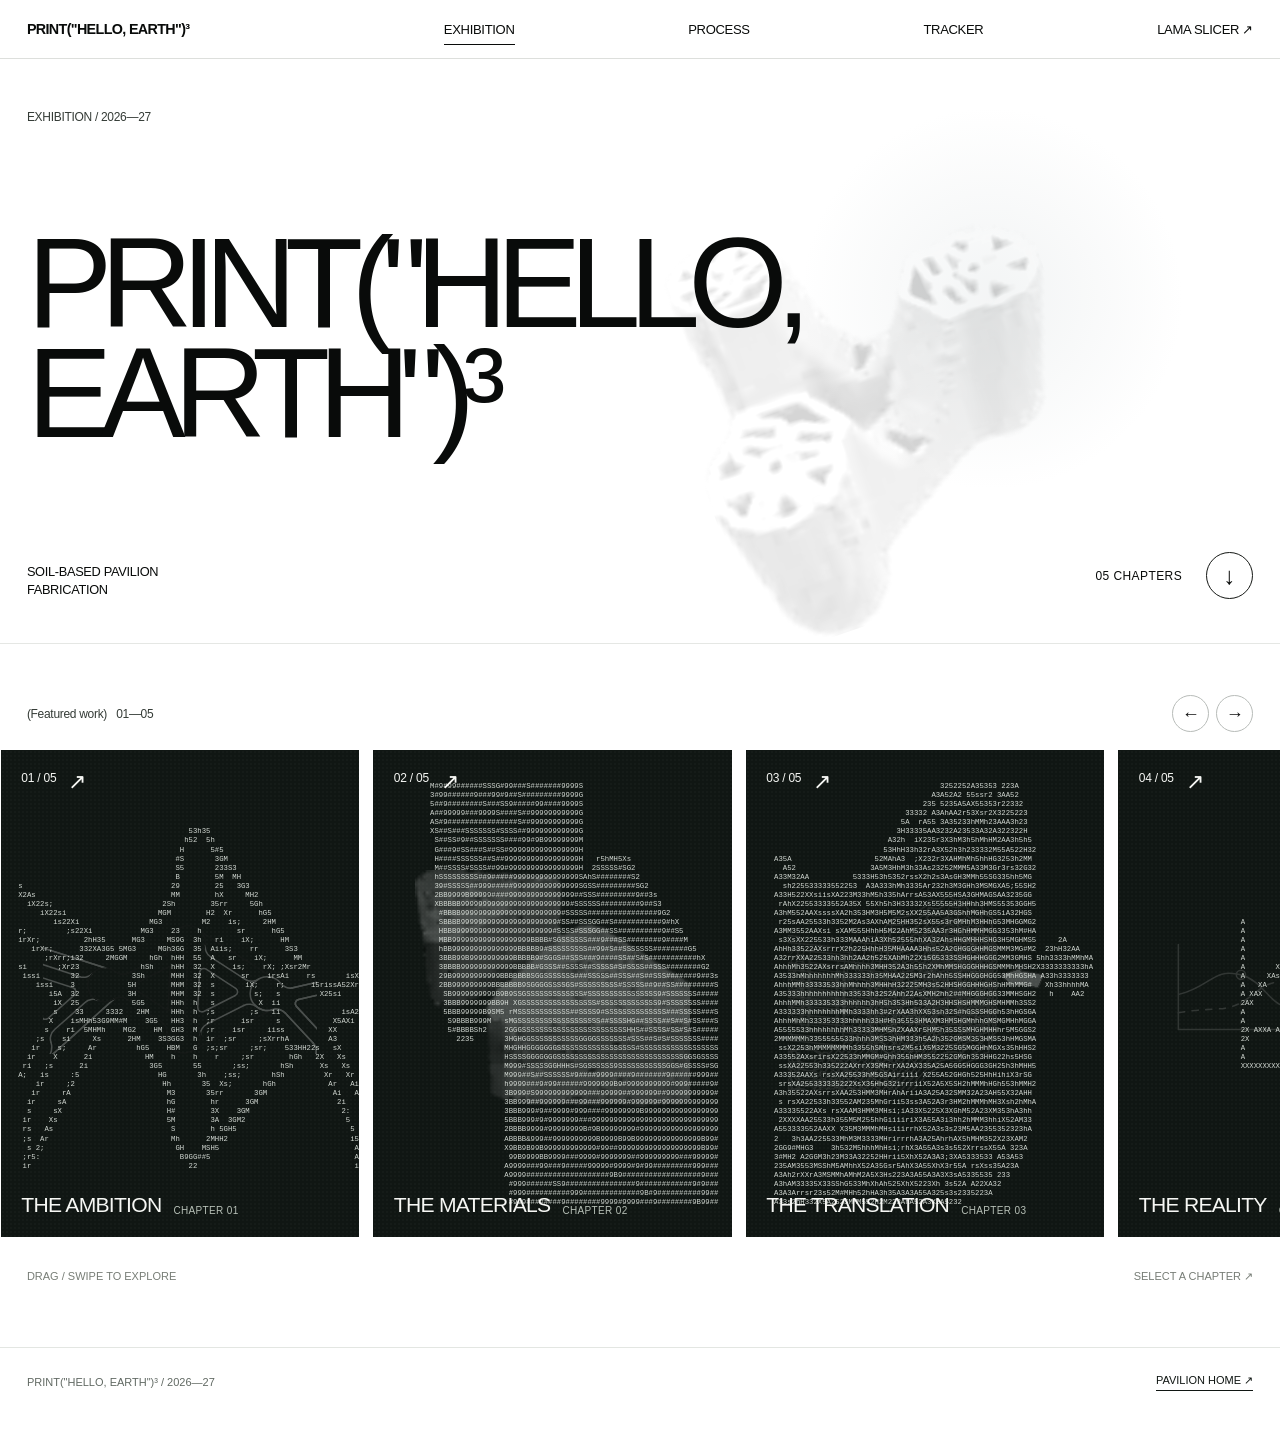
==== commit 2c9b3fdd: "Unify exhibition navigation links across all pavilion pages" ====
--- a/exhibition/index.html
+++ b/exhibition/index.html
@@ -138,10 +138,10 @@
   <div class="ed-topbar" role="navigation" aria-label="Main site navigation">
     <a class="ed-logotype" href="../" aria-label="Back to pavilion home">PRINT("HELLO, EARTH")³</a>
     <nav class="ed-global-nav" aria-label="Sections">
-      <a href="../">HOME</a>
       <a href="./" aria-current="page">EXHIBITION</a>
       <a href="../#workflow">PROCESS</a>
       <a href="../#tracker">TRACKER</a>
+      <a href="../lama-slicer/">LAMA SLICER ↗</a>
     </nav>
   </div>
   <main>
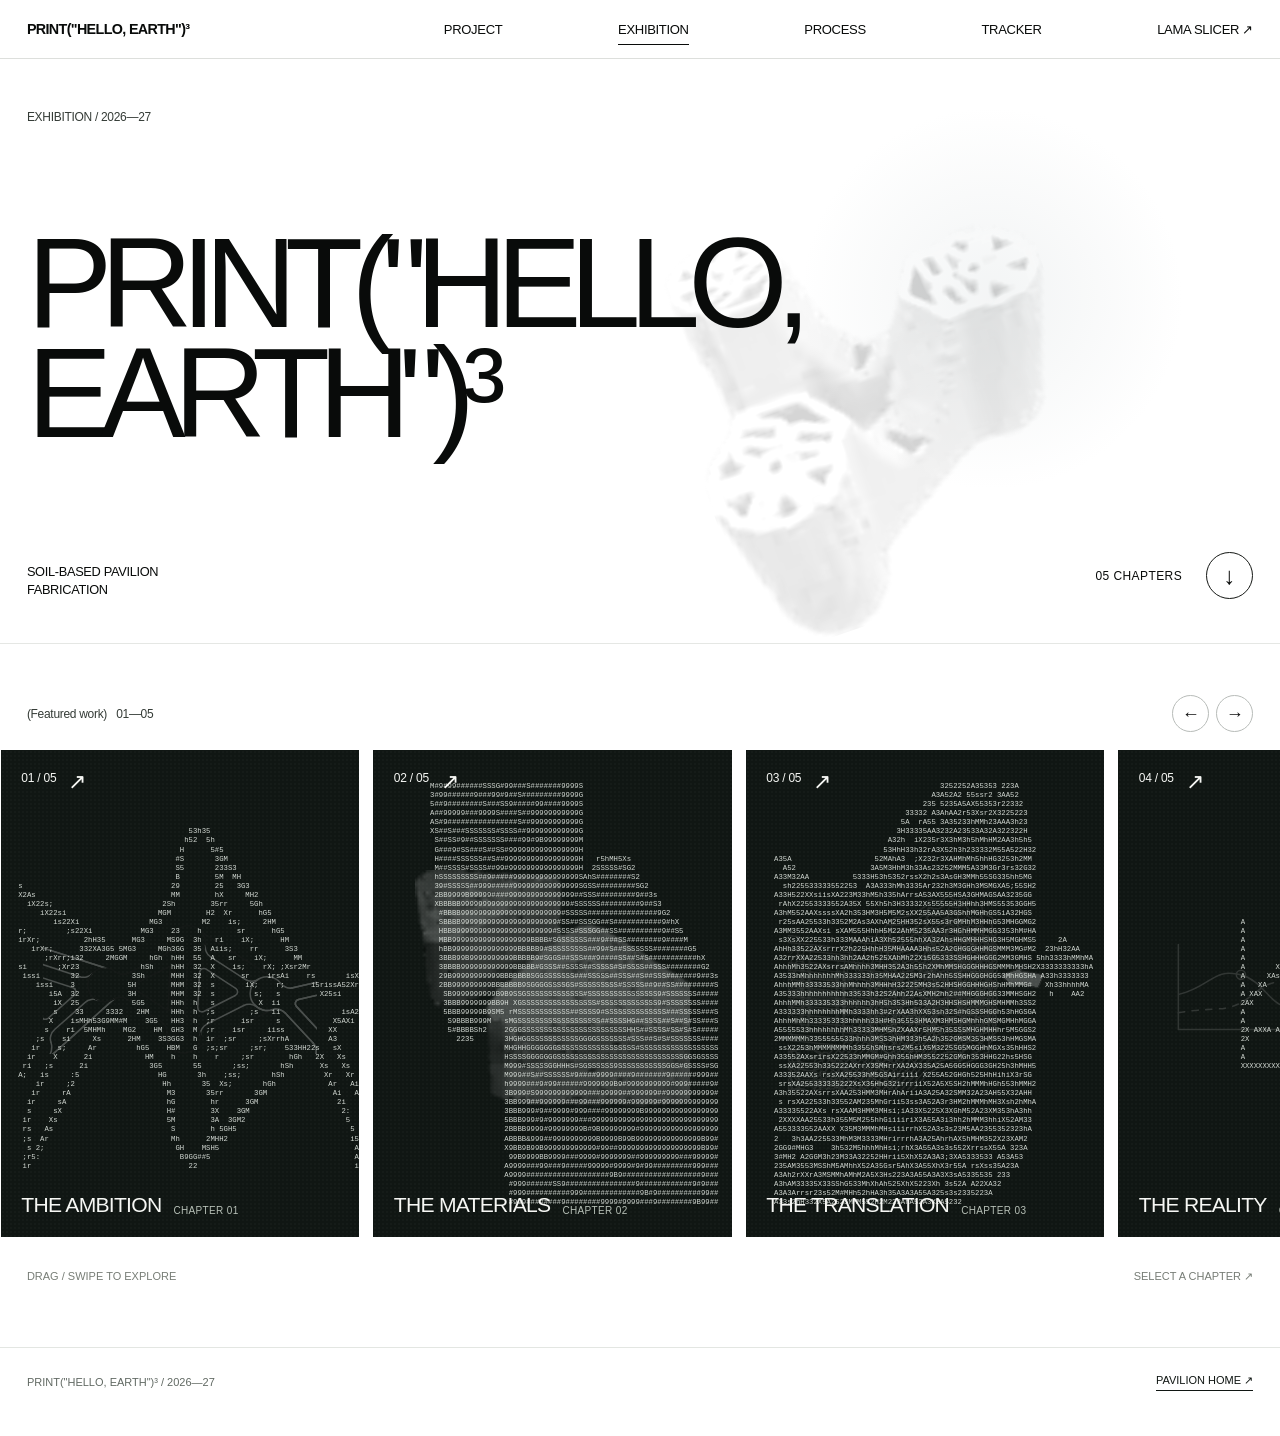
==== commit 1a8db1b2: "Link exhibition header to independent Hello Earth project home" ====
--- a/exhibition/index.html
+++ b/exhibition/index.html
@@ -136,8 +136,9 @@
 </head>
 <body class="ed-chapter-screen ed-stage">
   <div class="ed-topbar" role="navigation" aria-label="Main site navigation">
-    <a class="ed-logotype" href="../" aria-label="Back to pavilion home">PRINT("HELLO, EARTH")³</a>
+    <a class="ed-logotype" href="../hello-earth/" aria-label="Open the project landing page">PRINT("HELLO, EARTH")³</a>
     <nav class="ed-global-nav" aria-label="Sections">
+      <a href="../hello-earth/">PROJECT</a>
       <a href="./" aria-current="page">EXHIBITION</a>
       <a href="../#workflow">PROCESS</a>
       <a href="../#tracker">TRACKER</a>
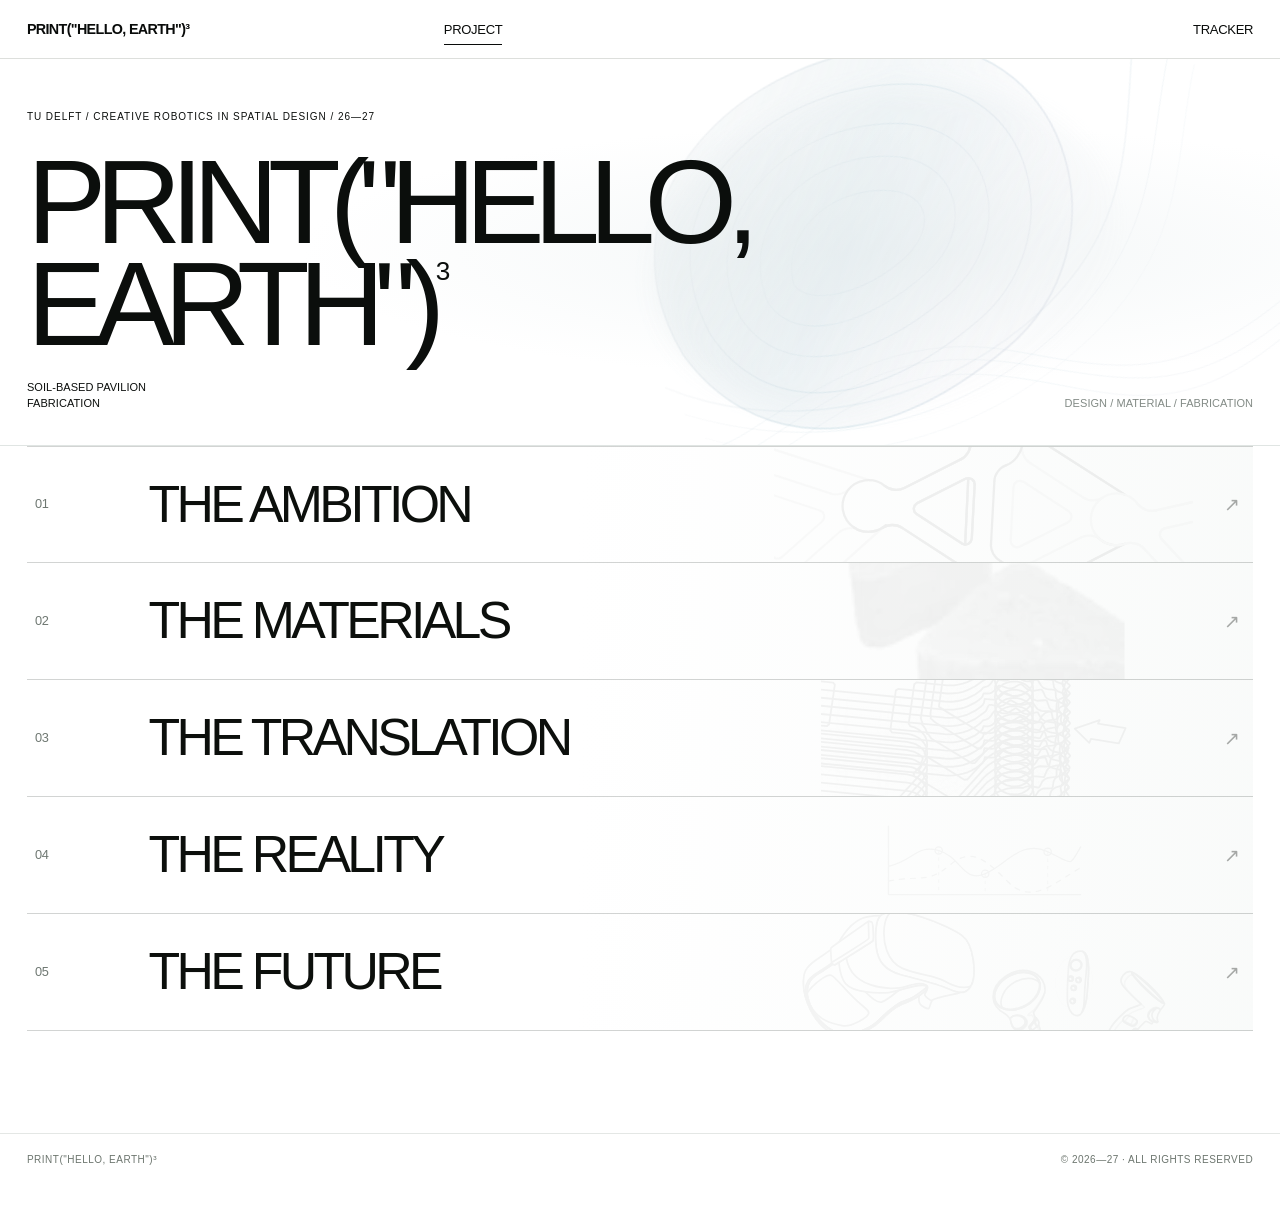
==== commit 743653d3: "Redirect legacy exhibition URL to unified PROJECT chapter index" ====
--- a/exhibition/index.html
+++ b/exhibition/index.html
@@ -3,343 +3,16 @@
 <head>
   <meta charset="utf-8">
   <meta name="viewport" content="width=device-width,initial-scale=1">
-  <meta name="theme-color" content="#f7f6f2">
-  <meta name="description" content="Print('Hello, Earth')³: a reconfigurable earth pavilion exploring material, design, robotics and fabrication. An exhibition in five chapters.">
-  <title>PRINT("HELLO, EARTH")³ — Exhibition</title>
-  <link rel="preconnect" href="https://fonts.googleapis.com">
-  <link rel="preconnect" href="https://fonts.gstatic.com" crossorigin>
-  <link href="https://fonts.googleapis.com/css2?family=Inter:wght@400;450;500;550;600;650;700;750;800&display=swap" rel="stylesheet">
-  <style>
-    :root{color-scheme:light;--ink:#252722;--muted:#70736a;--paper:#f7f6f2;--line:#d8d7d0;--sand:#e3d4bc;--red:#bf6c58}
-    *,*::before,*::after{box-sizing:border-box}
-    html{scroll-behavior:smooth}
-    body{margin:0;background:var(--paper);color:var(--ink);font-family:Inter,Arial,sans-serif;-webkit-font-smoothing:antialiased}
-    button,a{font:inherit}button{cursor:pointer}a{color:inherit}
-    button:focus-visible,a:focus-visible{outline:2px solid #bb6c58;outline-offset:5px}
-    ::selection{background:#ddd0bb}
-    .site-header{height:68px;border-bottom:1px solid var(--line);display:flex;align-items:center;justify-content:space-between;padding:0 clamp(20px,5vw,78px);gap:15px}
-    .identity{text-decoration:none;font-size:12px;letter-spacing:-.01em;font-weight:750}
-    .header-right{display:flex;align-items:center;gap:26px}
-    .header-right a{font-size:11px;color:var(--muted);text-decoration:none;border-bottom:1px solid transparent;padding-bottom:4px}
-    .header-right a:hover{border-color:var(--muted)}
-    .edition{font-size:10px;letter-spacing:.1em;color:var(--muted)}
-    .hero{position:relative;min-height:min(760px,calc(100svh - 68px));padding:clamp(44px,7vw,105px) clamp(20px,5vw,78px) 48px;display:flex;flex-direction:column;justify-content:space-between;overflow:hidden;border-bottom:1px solid var(--line)}
-    .hero::before{content:"";position:absolute;right:-9%;top:11%;width:43vw;height:43vw;max-width:650px;max-height:650px;border-radius:50%;background:radial-gradient(circle at 50% 50%,#e9e5d9 0,#f0eee7 40%,transparent 72%);pointer-events:none}
-    .eyebrow,.mono{font-size:10px;font-weight:650;letter-spacing:.16em;text-transform:uppercase;color:var(--muted)}
-    .hero-title{position:relative;z-index:1;margin:38px 0 14px;font-weight:750;letter-spacing:-.09em;line-height:.97;font-size:clamp(56px,8.35vw,143px);max-width:1350px}
-    .hero-title .code-intro{display:block;font-size:.58em;letter-spacing:-.065em;margin-bottom:.22em}
-    .hero-title .typed-wrapper{display:block;min-height:1.12em;white-space:nowrap}
-    #typeText{display:inline-block}
-    .caret{display:inline-block;width:.06em;height:.88em;vertical-align:-.07em;background:var(--red);margin-left:.09em;animation:blink .8s steps(2) infinite}
-    .hero.is-typed .caret{animation:none;opacity:0}
-    .hero-title .sup{font-size:.35em;vertical-align:top;margin-left:.1em;letter-spacing:0}
-    .halftone-ghost{position:absolute;left:0;top:0;z-index:-1;color:#b2a18d;background-image:radial-gradient(#807769 1px,transparent 1.25px);background-size:4px 4px;-webkit-background-clip:text;background-clip:text;-webkit-text-fill-color:transparent;opacity:0;filter:blur(1px);pointer-events:none}
-    .hero.is-typed .halftone-ghost{animation:halftone 1.65s ease-out forwards}
-    @keyframes blink{50%{opacity:0}}
-    @keyframes halftone{0%{opacity:.75;transform:translate(4px,0) scale(1.012);filter:blur(2px)}100%{opacity:0;transform:translate(0,0);filter:blur(0)}}
-    .hero-foot{position:relative;z-index:1;display:flex;align-items:end;justify-content:space-between;gap:24px;margin-top:55px}
-    .hero-description{max-width:450px;font-size:clamp(15px,1.5vw,19px);line-height:1.65;letter-spacing:-.027em;font-weight:450}
-    .hero-description strong{font-weight:650}
-    .scroll-link{display:flex;align-items:center;gap:24px;text-decoration:none;font-size:11px;font-weight:650;white-space:nowrap;text-transform:uppercase;letter-spacing:.09em}
-    .round-arrow{width:50px;height:50px;border-radius:50%;border:1px solid var(--ink);display:grid;place-items:center;font-size:22px;transition:transform .25s,background .25s}
-    .scroll-link:hover .round-arrow{transform:translateY(5px);background:#e4dfd5}
-    .chapters{padding:80px clamp(20px,5vw,78px) 105px;max-width:1820px;margin:0 auto}
-    .section-top{display:flex;justify-content:space-between;align-items:end;gap:25px;margin-bottom:40px}
-    .section-top h2{margin:14px 0 0;font-size:clamp(27px,3.8vw,52px);font-weight:650;letter-spacing:-.065em;line-height:1.12}
-    .section-note{max-width:260px;font-size:12px;color:var(--muted);line-height:1.55;margin:0}
-    .chapter-grid{display:grid;grid-template-columns:repeat(5,minmax(0,1fr));gap:clamp(10px,1.2vw,22px)}
-    .chapter-tile{position:relative;min-width:0;padding:0;text-align:left;border:1px solid #d5d1c9;border-radius:4px;background:#fff;overflow:hidden;transition:transform .27s,box-shadow .27s,border-color .27s;min-height:425px;display:flex;flex-direction:column}
-    .chapter-tile:hover{transform:translateY(-9px);box-shadow:0 14px 40px #28282016;border-color:#99958d}
-    .chapter-tile:active{transform:translateY(-3px)}
-    .chapter-image{background:var(--tile);height:245px;position:relative;display:flex;justify-content:center;align-items:center;overflow:hidden;border-bottom:1px solid #0000000c}
-    .chapter-image::before{content:"";position:absolute;inset:0;background-image:radial-gradient(#3d3b3320 .7px,transparent 1px);background-size:6px 6px;opacity:.45}
-    .chapter-image img{position:relative;z-index:1;width:73%;height:77%;object-fit:contain;transition:transform .45s;filter:drop-shadow(0 12px 9px #3b302617)}
-    .chapter-tile:hover .chapter-image img{transform:scale(1.065) rotate(-2deg)}
-    .chapter-body{padding:19px 18px 24px;display:flex;flex:1;flex-direction:column}
-    .chapter-num{font-size:11px;color:#78736c;letter-spacing:.08em;font-weight:700}
-    .chapter-title{margin:12px 0 6px;font-size:clamp(17px,1.55vw,23px);letter-spacing:-.05em;font-weight:700;line-height:1.15}
-    .chapter-subtitle{font-size:11px;line-height:1.5;color:#77766f;margin:0 0 16px}
-    .chapter-open{margin-top:auto;display:flex;justify-content:space-between;align-items:center;border-top:1px solid #e7e4e0;padding-top:13px;font-size:10px;letter-spacing:.07em;font-weight:700;text-transform:uppercase}
-    .chapter-open span:last-child{font-size:19px;line-height:1;font-weight:400;transition:transform .2s}
-    .chapter-tile:hover .chapter-open span:last-child{transform:translate(4px,-3px)}
-    .path-note{padding-top:32px;display:flex;justify-content:space-between;gap:20px;align-items:center;color:var(--muted);font-size:10px;letter-spacing:.07em}
-    .path-line{flex:1;border-top:1px dashed #bcb6ad;min-width:25px}
-    .bottom-band{margin:5px clamp(20px,5vw,78px) 0;border-top:1px solid var(--line);padding:35px 0 52px;display:flex;justify-content:space-between;gap:30px;align-items:start}
-    .bottom-band strong{display:block;font-size:15px;letter-spacing:-.04em;margin-bottom:7px}
-    .bottom-band p{max-width:520px;margin:0;color:var(--muted);font-size:12px;line-height:1.65}
-    .bottom-links{display:flex;gap:22px;flex-wrap:wrap;font-size:11px}
-    .bottom-links a{text-decoration:none;border-bottom:1px solid #888;padding-bottom:3px}
-    dialog{width:min(1120px,calc(100% - 40px));max-width:none;max-height:calc(100svh - 40px);border:1px solid #cac6be;border-radius:5px;padding:0;background:#f9f8f5;color:var(--ink);box-shadow:0 30px 90px #0003;overscroll-behavior:contain}
-    dialog::backdrop{background:#20201db4;backdrop-filter:blur(7px)}
-    dialog[open]{animation:pop .25s ease-out}
-    @keyframes pop{from{opacity:0;transform:translateY(16px) scale(.99)}to{opacity:1;transform:translateY(0) scale(1)}}
-    .dialog-header{height:55px;border-bottom:1px solid #d9d7d0;display:flex;align-items:center;justify-content:space-between;padding:0 24px;position:sticky;top:0;z-index:10;background:#f9f8f5}
-    .dialog-header .section-counter{font-size:11px;font-weight:750;letter-spacing:.1em}
-    .dialog-header .chapter-direction{font-size:10px;color:var(--muted);letter-spacing:.1em}
-    .dialog-close{border:1px solid #b7b4ae;background:none;width:31px;height:31px;border-radius:50%;font-size:18px;line-height:1}
-    .dialog-main{display:grid;grid-template-columns:minmax(260px,39%) minmax(0,1fr);min-height:580px}
-    .tarot{background:var(--accent);padding:36px 24px 26px;display:flex;flex-direction:column;min-height:620px;border-right:1px solid #d7d5d0;position:relative}
-    .tarot::after{content:"";position:absolute;pointer-events:none;inset:13px;border:1px solid #50433538}
-    .tarot-tag{font-size:10px;letter-spacing:.16em;text-transform:uppercase;font-weight:700;z-index:1}
-    .tarot-art{flex:1;min-height:245px;display:grid;place-items:center;padding:30px 5px}
-    .tarot-art img{width:min(94%,340px);max-height:360px;object-fit:contain;filter:drop-shadow(0 18px 12px #29201322)}
-    .tarot-number{font-size:clamp(82px,13vw,168px);line-height:.8;font-weight:750;letter-spacing:-.105em;opacity:.8;z-index:1}
-    .tarot-footer{font-size:10px;letter-spacing:.11em;font-weight:750;margin-top:24px;z-index:1}
-    .dialog-text{padding:clamp(28px,4vw,53px);min-width:0}
-    .dialog-text .label{font-size:10px;letter-spacing:.13em;font-weight:750;color:var(--muted)}
-    .dialog-text h3{font-size:clamp(33px,4.2vw,62px);line-height:1.05;letter-spacing:-.065em;font-weight:700;margin:13px 0 14px}
-    .dialog-text .lead{font-size:clamp(17px,1.8vw,22px);letter-spacing:-.04em;line-height:1.35;font-weight:550;margin:0 0 31px}
-    .gallery{display:grid;grid-template-columns:1fr 1fr;gap:10px;margin-bottom:32px}
-    .gallery-item{min-width:0;background:#e9e8e2;border:1px solid #dad8d0;display:flex;align-items:center;justify-content:center;flex-direction:column;padding:15px 10px 12px;aspect-ratio:1.32}
-    .gallery-item img{width:100%;height:78%;object-fit:contain}
-    .gallery-item span{display:block;align-self:flex-start;margin-top:auto;padding:8px 2px 0;color:#66645d;font-size:9px;letter-spacing:.08em;text-transform:uppercase}
-    .copy{font-size:13.5px;line-height:1.87;color:#53534e}
-    .copy p{margin:0 0 17px}
-    .callout{border-top:1px solid #ccc9c2;border-bottom:1px solid #ccc9c2;margin:28px 0 22px;padding:16px 0;font-size:15px;line-height:1.48;font-weight:550;letter-spacing:-.03em}
-    .dialog-nav{margin-top:28px;padding-top:20px;border-top:1px solid var(--line);display:flex;justify-content:space-between;align-items:center;gap:10px}
-    .nav-button{border:0;background:transparent;color:var(--ink);padding:7px 0;font-size:11px;font-weight:700;letter-spacing:.02em}
-    .nav-button:disabled{opacity:.23;cursor:default}
-    .dialog-nav .current{font-size:10px;color:var(--muted)}
-    @media(max-width:1080px){
-      .chapter-grid{grid-template-columns:repeat(3,minmax(0,1fr))}
-      .chapter-image{height:225px}.chapter-tile{min-height:390px}
-      .hero-title{font-size:clamp(60px,8.3vw,125px)}
-    }
-    @media(max-width:700px){
-      .site-header{height:60px}.edition{display:none}.header-right{gap:15px}
-      .hero{min-height:650px;padding-top:64px}
-      .hero-title{margin-top:38px;font-size:clamp(44px,10.3vw,79px);line-height:1.06}
-      .hero-title .typed-wrapper{white-space:normal;overflow-wrap:anywhere}
-      .hero-foot{align-items:start;flex-direction:column;gap:25px;margin-top:35px}
-      .hero-description{font-size:16px}
-      .chapters{padding-top:70px;padding-bottom:65px}
-      .section-top{align-items:start;flex-direction:column;gap:10px}
-      .chapter-grid{grid-template-columns:repeat(2,minmax(0,1fr));gap:11px}
-      .chapter-tile{min-height:310px}
-      .chapter-image{height:170px}
-      .chapter-body{padding:13px 13px 16px}
-      .chapter-title{font-size:17px}
-      .chapter-subtitle{font-size:10px}
-      .bottom-band{flex-direction:column}
-      dialog{width:calc(100% - 16px);max-height:calc(100svh - 16px)}
-      .dialog-main{display:block}
-      .dialog-header{padding:0 15px}
-      .tarot{min-height:440px;height:55svh;max-height:540px;border-right:0;border-bottom:1px solid #d6d2cb;padding:26px 24px 18px}
-      .tarot-art{min-height:150px;padding:10px}.tarot-art img{max-height:260px}
-      .tarot-number{font-size:100px}
-      .dialog-text{padding:28px 22px}
-    }
-    @media(max-width:370px){.chapter-grid{grid-template-columns:1fr}.chapter-tile{min-height:355px}.chapter-image{height:220px}}
-    @media(prefers-reduced-motion:reduce){*,*::before,*::after{animation-duration:.001ms!important;scroll-behavior:auto!important;transition-duration:.001ms!important}}
-  </style>
-  <link rel="stylesheet" href="../assets/editorial-landing.css?v=20261025-launch-v1">
+  <meta name="robots" content="noindex,follow">
+  <meta http-equiv="refresh" content="0;url=../hello-earth/">
+  <title>PROJECT / PRINT("HELLO, EARTH")³</title>
+  <script>
+    // The exhibition has been integrated into PROJECT.
+    // Preserve direct chapter links (e.g. /exhibition/#chapter-03).
+    window.location.replace("../hello-earth/"+window.location.search+window.location.hash);
+  </script>
 </head>
-<body class="ed-chapter-screen ed-stage">
-  <div class="ed-topbar" role="navigation" aria-label="Main site navigation">
-    <a class="ed-logotype" href="../hello-earth/" aria-label="Open the project landing page">PRINT("HELLO, EARTH")³</a>
-    <nav class="ed-global-nav" aria-label="Sections">
-      <a href="../hello-earth/">PROJECT</a>
-      <a href="./" aria-current="page">EXHIBITION</a>
-      <a href="../#workflow">PROCESS</a>
-      <a href="../#tracker">TRACKER</a>
-      <a href="../lama-slicer/">LAMA SLICER ↗</a>
-    </nav>
-  </div>
-  <main>
-    <section class="ed-intro ed-chapter-intro" id="top" aria-labelledby="main-title">
-      <span class="ed-eyebrow">EXHIBITION / 2026—27</span>
-      <h1 class="ed-big-title" id="main-title"><span>PRINT("HELLO,</span><span><span id="typeText">EARTH")³</span></span></h1>
-      <img class="ed-intro-art" src="../assets/workflow/decor/printed-module.webp" alt="" aria-hidden="true">
-      <div class="ed-intro-bottom"><p class="ed-smallcopy">SOIL-BASED PAVILION<br>FABRICATION</p><a class="ed-scroll-cue" href="#chapters">05 CHAPTERS <span class="ed-cue-arrow" aria-hidden="true">↓</span></a></div>
-    </section>
-    <section class="ed-collection ed-chapter-rail" id="chapters" aria-label="Exhibition chapters">
-      <div class="ed-collection-heading">
-        <p class="ed-eyebrow">(Featured work) &nbsp; 01—05</p>
-        <div class="ed-rail-controls" aria-label="Scroll between exhibition chapters">
-          <button class="ed-rail-arrow" type="button" data-rail-target="chapterRail" data-rail-dir="prev" aria-label="Previous chapters">←</button>
-          <button class="ed-rail-arrow" type="button" data-rail-target="chapterRail" data-rail-dir="next" aria-label="Next chapters">→</button>
-        </div>
-      </div>
-      <div class="ed-rail" id="chapterRail" tabindex="0" aria-label="Horizontal gallery, drag or swipe to view all five chapters">
-        <button class="ed-card" type="button" data-chapter="0" aria-label="Open chapter 1, The Ambition">
-          <span class="ed-card-top"><span class="ed-card-number">01 / 05</span><span class="ed-card-arrow">↗</span></span>
-          <span class="ed-media"><img src="../assets/workflow/spatial.svg" alt="" loading="lazy"></span>
-          <span class="ed-ascii" data-ascii-src="../assets/workflow/spatial.svg"></span>
-          <span class="ed-card-foot"><span class="ed-card-name">THE AMBITION</span><span class="ed-card-category">CHAPTER 01</span></span>
-        </button>
-        <button class="ed-card" type="button" data-chapter="1" aria-label="Open chapter 2, The Materials">
-          <span class="ed-card-top"><span class="ed-card-number">02 / 05</span><span class="ed-card-arrow">↗</span></span>
-          <span class="ed-media"><img src="../assets/workflow/decor/rammed-blocks.webp" alt="" loading="lazy"></span>
-          <span class="ed-ascii" data-ascii-src="../assets/workflow/decor/rammed-blocks.webp"></span>
-          <span class="ed-card-foot"><span class="ed-card-name">THE MATERIALS</span><span class="ed-card-category">CHAPTER 02</span></span>
-        </button>
-        <button class="ed-card" type="button" data-chapter="2" aria-label="Open chapter 3, The Translation">
-          <span class="ed-card-top"><span class="ed-card-number">03 / 05</span><span class="ed-card-arrow">↗</span></span>
-          <span class="ed-media"><img src="../assets/workflow/gcode.svg" alt="" loading="lazy"></span>
-          <span class="ed-ascii" data-ascii-src="../assets/workflow/gcode.svg"></span>
-          <span class="ed-card-foot"><span class="ed-card-name">THE TRANSLATION</span><span class="ed-card-category">CHAPTER 03</span></span>
-        </button>
-        <button class="ed-card" type="button" data-chapter="3" aria-label="Open chapter 4, The Reality">
-          <span class="ed-card-top"><span class="ed-card-number">04 / 05</span><span class="ed-card-arrow">↗</span></span>
-          <span class="ed-media"><img src="../assets/workflow/environment.svg" alt="" loading="lazy"></span>
-          <span class="ed-ascii" data-ascii-src="../assets/workflow/environment.svg"></span>
-          <span class="ed-card-foot"><span class="ed-card-name">THE REALITY</span><span class="ed-card-category">CHAPTER 04</span></span>
-        </button>
-        <button class="ed-card" type="button" data-chapter="4" aria-label="Open chapter 5, The Future">
-          <span class="ed-card-top"><span class="ed-card-number">05 / 05</span><span class="ed-card-arrow">↗</span></span>
-          <span class="ed-media"><img src="../assets/workflow/hrc.svg" alt="" loading="lazy"></span>
-          <span class="ed-ascii" data-ascii-src="../assets/workflow/hrc.svg"></span>
-          <span class="ed-card-foot"><span class="ed-card-name">THE FUTURE</span><span class="ed-card-category">CHAPTER 05</span></span>
-        </button>
-      </div>
-      <div class="ed-strip-foot"><span>DRAG / SWIPE TO EXPLORE</span><span>SELECT A CHAPTER ↗</span></div>
-    </section>
-    <footer class="ed-site-footer"><span>PRINT("HELLO, EARTH")³ / 2026—27</span><a href="../">PAVILION HOME ↗</a></footer>
-  </main>
-  <dialog id="chapterDialog" aria-label="Exhibition chapter details">
-    <div class="dialog-header"><span class="section-counter" id="dialogCounter">01 / 05</span><span class="chapter-direction">EXHIBITION ARCHIVE</span><button class="dialog-close" id="closeDialog" aria-label="Close chapter" type="button">×</button></div>
-    <div class="dialog-main">
-      <div class="tarot" id="tarot">
-        <span class="tarot-tag">PRINT("HELLO, EARTH")³</span>
-        <div class="tarot-art"><img id="tarotImage" src="" alt=""></div>
-        <div class="tarot-number" id="tarotNumber">01</div>
-        <div class="tarot-footer" id="tarotFooter">THE AMBITION</div>
-      </div>
-      <div class="dialog-text">
-        <div class="label" id="dialogLabel">CHAPTER 01</div>
-        <h3 id="dialogTitle">THE AMBITION</h3>
-        <p class="lead" id="dialogLead"></p>
-        <div class="gallery" id="dialogGallery"></div>
-        <div class="copy" id="dialogCopy"></div>
-        <div class="callout" id="dialogQuote"></div>
-        <nav class="dialog-nav" aria-label="Navigate chapters">
-          <button class="nav-button" id="prevChapter" type="button">← PREVIOUS</button>
-          <span class="current" id="chapterCount">01 / 05</span>
-          <button class="nav-button" id="nextChapter" type="button">NEXT →</button>
-        </nav>
-      </div>
-    </div>
-  </dialog>
-  <script>
-  (function(){
-    "use strict";
-    var pictures="../assets/workflow/";
-    var data=[
-      {
-        title:"THE AMBITION",lead:"How can one brick become a pavilion that adapts to different spaces?",color:"#e6dfd1",image:"spatial.svg",
-        gallery:[["decor/printed-module.webp","The component"],["assembly.svg","Assembly logic"]],
-        paragraphs:[
-          "Instead of designing one fixed pavilion for one predetermined exhibition site, we developed a reconfigurable building system. Its form can change according to the available space and the number of components.",
-          "Our starting point was not a complete wall, but a single earthen brick. A cube first gave way to rounded cylinders because sharp turns were difficult for the printing nozzle. Connecting these cylinders formed a wall; adding a third support created a triangular arrangement that improved lateral stability.",
-          "The three cylinders are the principal load-bearing parts. Connecting walls create continuity while leaving room for material-efficient openings. These openings become larger towards the top of the wall, reducing weight where less mass is needed.",
-          "The geometry is not the result of one isolated formal idea. It emerged by negotiating structural logic, compression, material use and the realities of robotic printing."
-        ],quote:"ONE COMPONENT → MANY CONFIGURATIONS"
-      },
-      {
-        title:"THE MATERIALS",lead:"Earth is familiar. Making it printable is another story.",color:"#e5d4c3",image:"material.svg",
-        gallery:[["decor/rammed-block.webp","Compacted earth"],["decor/printed-module.webp","Printed earth"]],
-        paragraphs:[
-          "A printable earth mixture must be fluid enough to pass through a nozzle, but stable enough to carry the next layer. Too much clay can increase water demand and shrinkage; too little may not bind the sand adequately.",
-          "The material team began with small pancake tests, then larger cake samples, comparing clay and sand ratios and exploring fibres such as sawdust, cellulose and bamboo. Testing in the actual machine revealed problems that bench tests alone could not show, including blocked nozzles and poor extrusion.",
-          "Chamotte was introduced to improve extrusion, contributing to a workable mixture of clay, sand, chamotte and sawdust. Material development and machine behaviour proved inseparable.",
-          "Rammed-earth components required almost the opposite approach: a relatively dry mixture compacted into a mould. These heavier blocks form the base, while lighter printed components are placed above."
-        ],quote:"THE MATERIAL HAS TO WORK WITH THE MACHINE — AND VICE VERSA."
-      },
-      {
-        title:"THE TRANSLATION",lead:"A robot cannot read an architectural drawing. It needs a language of motion.",color:"#dce2da",image:"gcode.svg",
-        gallery:[["printing.svg","Robotic printing"],["decor/rammed-mould.webp","Reusable mould"]],
-        paragraphs:[
-          "The digital component had to be translated into precise movements: where the robot travels, where it deposits material and how it transitions between paths. Conventional slicers were a starting point, but many strategies developed for rapidly solidifying plastics do not work well for wet clay.",
-          "To avoid unsupported strands and intersections where material accumulates, the team experimented with customised infill. Sharp zigzags gradually developed into smoother sinusoidal paths that printed more reliably.",
-          "Material distribution was also adjusted according to the geometry. Cylinders needed denser internal support, while connecting walls could be lighter; arches required local reinforcement. Tests suggested that carefully patterned infill could outperform a solid reference under the tested conditions.",
-          "Our workflow spans WASP, Comau and UR5 systems, alongside a fabrication website that records each module and its parameters. Meanwhile, rammed-earth moulds combined 3D-printed PLA corners with conventional timber panels, cutting the production effort."
-        ],quote:"THE DESIGN IS NOT THE CODE. THE TOOLPATH IS THE TRANSLATION."
-      },
-      {
-        title:"THE REALITY",lead:"The robot stops. The material keeps changing.",color:"#e3e1d7",image:"environment.svg",
-        gallery:[["decor/printed-module.webp","Printed sample"],["decor/rammed-blocks.webp","Fabricated components"]],
-        paragraphs:[
-          "Two bricks can follow the same digital geometry and still look different once they dry. As water evaporates, earthen materials shrink; depending on their shapes, mixtures and surroundings, they can warp or crack.",
-          "The team studied humidity and temperature using sensors and a custom drying enclosure with mist makers. The aim was to make drying conditions more consistent and to understand how material behaviour might be better anticipated.",
-          "In the reported ongoing tests, circular samples showed no cracking, whereas rectangular samples exhibited some edge warping. These observations do not establish universal rules, but they invite us to reconsider geometry from the perspective of drying.",
-          "A rounded corner can aid both robotic motion and material performance. Infill, mixture, geometry and climate no longer appear as separate questions; each has consequences for the others."
-        ],quote:"FABRICATION DOES NOT END WHEN PRINTING ENDS."
-      },
-      {
-        title:"THE FUTURE",lead:"What if each experiment could inform the next one?",color:"#e7d7cf",image:"hrc.svg",
-        gallery:[["computational.svg","Data and feedback"],["assembly.svg","Adaptive assembly"]],
-        paragraphs:[
-          "Making dozens of components produces more than a wall. It produces records: material compositions, printing settings, production time, test observations and failures. These data can become a shared resource rather than isolated trials.",
-          "We are exploring machine-learning workflows for prediction, optimisation and iterative suggestions. A model might estimate strength from existing test data, suggest parameters for a target performance, and point researchers towards experiments that would close important knowledge gaps.",
-          "Reconfigurability also creates questions about assembly. We are investigating how human-robot interaction, augmented reality and computer vision could help preview alternate wall configurations before physically lifting heavy earthen blocks.",
-          "The longer-term ambition is a connected cycle: design, experiment, fabricate, observe and use the results to improve the next iteration."
-        ],quote:"A PAVILION AS A SYSTEM THAT CAN LEARN."
-      }
-    ];
-    var dialog=document.getElementById("chapterDialog"), current=0, lastTrigger=null;
-    function make(tag,cls,text){var el=document.createElement(tag);if(cls)el.className=cls;if(text!==undefined)el.textContent=text;return el}
-    function galleryItem(source,caption){
-      var fig=make("figure","gallery-item"),im=document.createElement("img");
-      im.src=pictures+source;im.alt=caption;im.loading="lazy";
-      fig.append(im,make("span",null,caption));return fig
-    }
-    function render(i){
-      current=Math.max(0,Math.min(data.length-1,i));var chapter=data[current],id=String(current+1).padStart(2,"0");
-      document.getElementById("dialogCounter").textContent=id+" / 05";
-      document.getElementById("chapterCount").textContent=id+" / 05";
-      document.getElementById("dialogLabel").textContent="CHAPTER "+id+" / FIVE";
-      document.getElementById("dialogTitle").textContent=chapter.title;
-      document.getElementById("dialogLead").textContent=chapter.lead;
-      document.getElementById("tarotNumber").textContent=id;
-      document.getElementById("tarotFooter").textContent=chapter.title;
-      document.getElementById("tarot").style.setProperty("--accent",chapter.color);
-      var art=document.getElementById("tarotImage");art.src=pictures+chapter.image;art.alt=chapter.title+" visual";
-      var gal=document.getElementById("dialogGallery");gal.replaceChildren();
-      chapter.gallery.forEach(function(entry){gal.appendChild(galleryItem(entry[0],entry[1]))});
-      var body=document.getElementById("dialogCopy");body.replaceChildren();
-      chapter.paragraphs.forEach(function(p){body.appendChild(make("p",null,p))});
-      document.getElementById("dialogQuote").textContent=chapter.quote;
-      document.getElementById("prevChapter").disabled=current===0;
-      document.getElementById("nextChapter").disabled=current===data.length-1;
-      dialog.scrollTop=0;
-      window.history.replaceState(null,"","#chapter-"+id);
-    }
-    function openChapter(i){
-      lastTrigger=document.activeElement;
-      render(i);
-      if(!dialog.open)dialog.showModal();
-      document.getElementById("closeDialog").focus();
-    }
-    document.querySelectorAll("[data-chapter]").forEach(function(el){
-      el.addEventListener("click",function(){openChapter(Number(el.dataset.chapter))});
-    });
-    document.getElementById("closeDialog").addEventListener("click",function(){dialog.close()});
-    document.getElementById("prevChapter").addEventListener("click",function(){if(current>0)render(current-1)});
-    document.getElementById("nextChapter").addEventListener("click",function(){if(current<data.length-1)render(current+1)});
-    dialog.addEventListener("click",function(e){if(e.target===dialog)dialog.close()});
-    dialog.addEventListener("close",function(){
-      if(window.location.hash.startsWith("#chapter-"))window.history.replaceState(null,"",window.location.pathname+window.location.search);
-      if(lastTrigger&&lastTrigger.focus)lastTrigger.focus()
-    });
-    document.addEventListener("keydown",function(e){
-      if(!dialog.open)return;
-      if(e.key==="ArrowRight"&&current<4){render(current+1)}
-      if(e.key==="ArrowLeft"&&current>0){render(current-1)}
-    });
-    var match=location.hash.match(/^#chapter-0?([1-5])$/);
-    if(match)openChapter(Number(match[1])-1);
-    var title=document.getElementById("typeText");
-    var message='EARTH")³';
-    if(window.matchMedia("(prefers-reduced-motion: reduce)").matches){
-      title.textContent=message;document.querySelector(".ed-chapter-intro").classList.add("is-typed");
-    }else{
-      title.textContent="";
-      var count=0;
-      function type(){title.textContent=message.slice(0,++count);if(count<message.length){setTimeout(type,count<2?380:85)}else{document.querySelector(".ed-chapter-intro").classList.add("is-typed")}}
-      setTimeout(type,390);
-    }
-  })();
-  </script>
-<script src="../assets/editorial-landing.js?v=20261025-launch-v1" defer></script>
+<body style="margin:0;padding:28px;font:14px Arial, sans-serif;background:#fff;color:#111">
+  <a href="../hello-earth/">Continue to PROJECT →</a>
 </body>
 </html>
